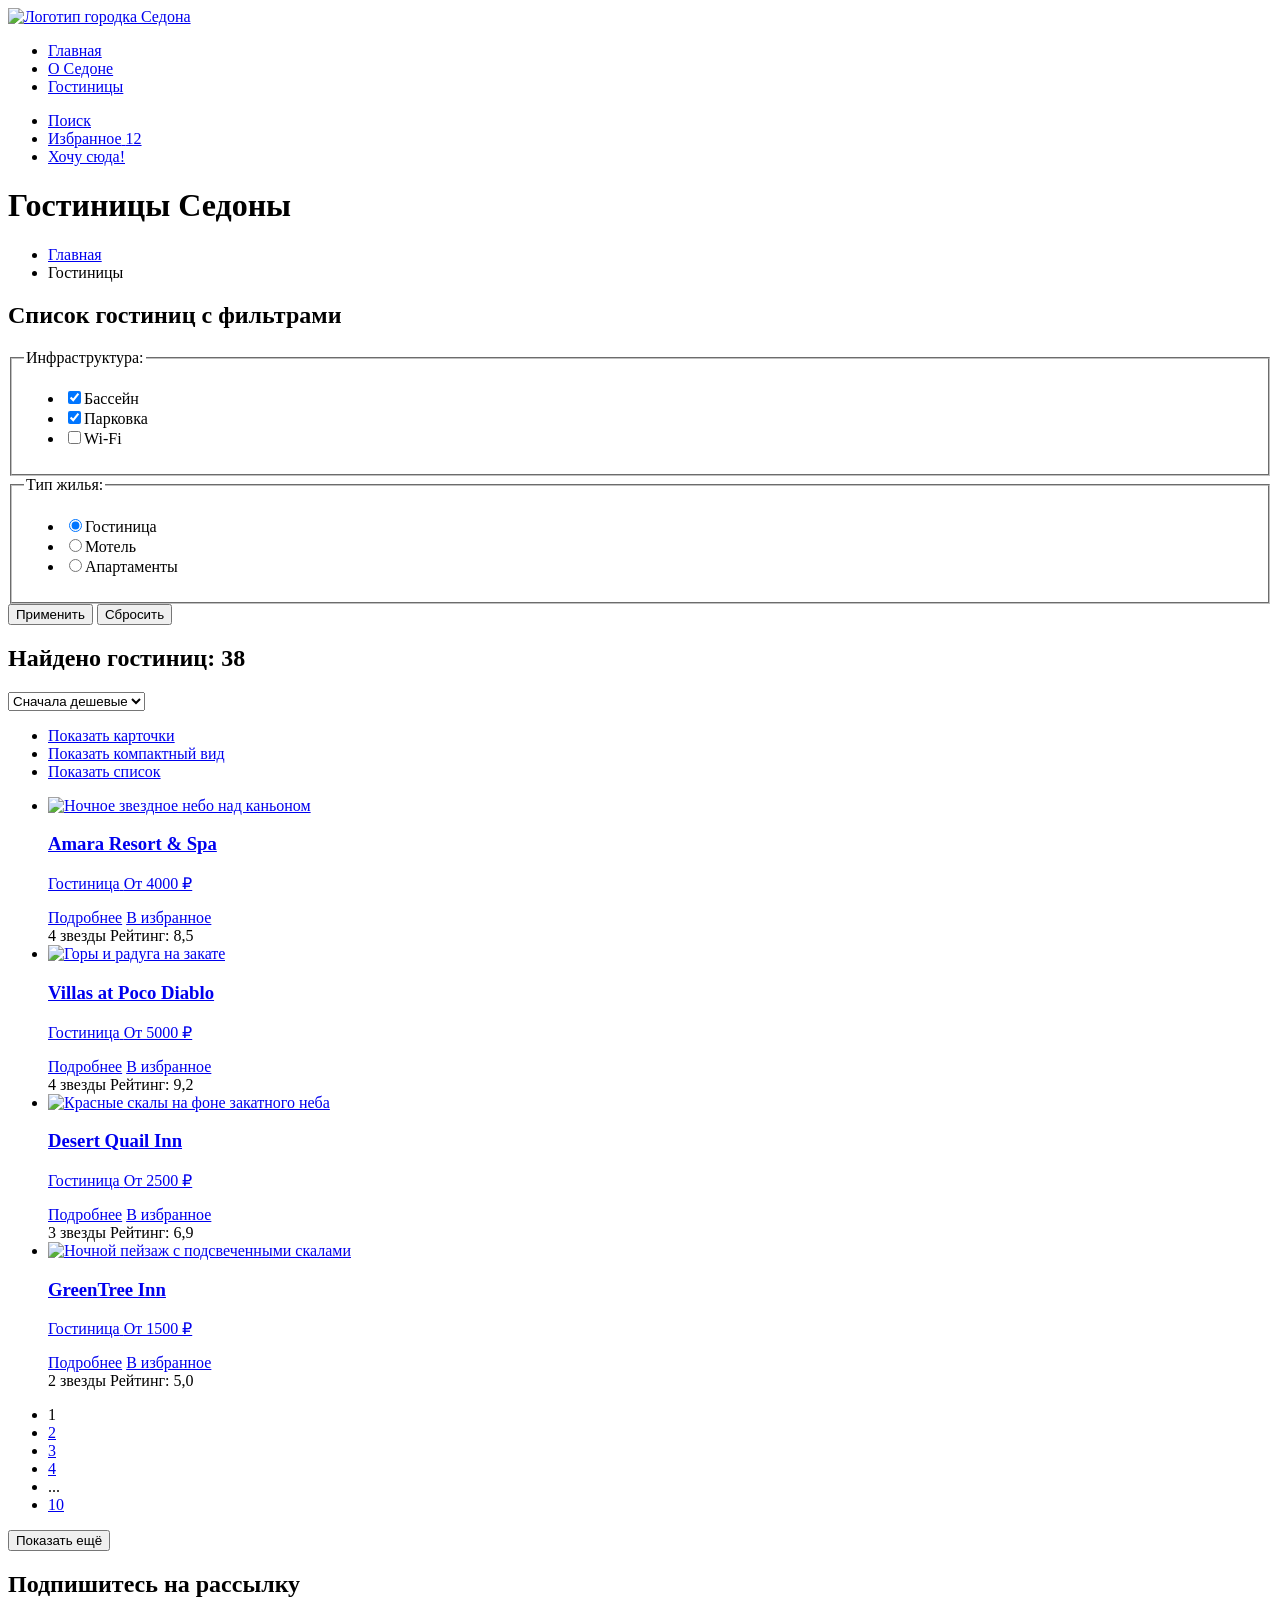
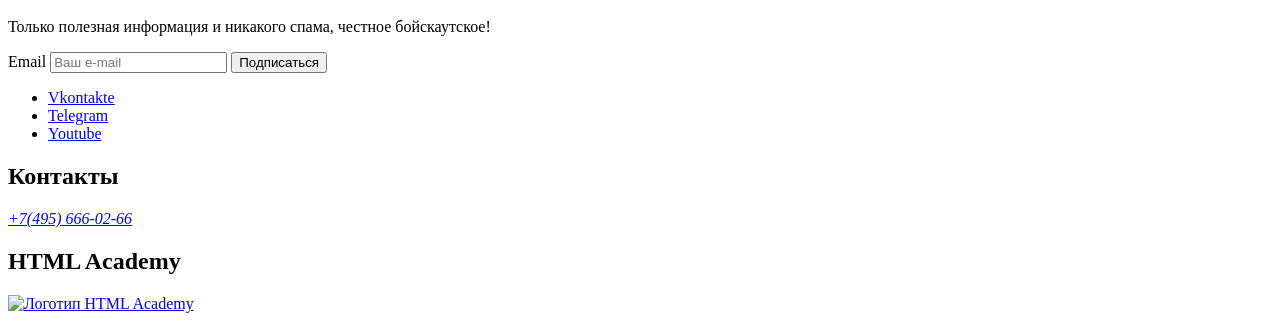
==== catalog.html @ cdc17922 "Добавляет разметку страниц" ====
<!doctype html>
<html lang="ru">

  <head>
    <meta charset="UTF-8" />
    <title>Каталог</title>
  </head>

  <body>
    <header class="page-header">
      <a class="page-header-logo" href="index.html">
        <img src="logo.svg" alt="Логотип городка Седона" />
      </a>
      <nav class="navigation">
        <ul class="navigation-list">
          <li class="navigation-item">
            <a class="navigation-link" href="index.html">Главная</a>
          </li>
          <li class="navigation-item">
            <a class="navigation-link" href="#">О Седоне</a>
          </li>
          <li class="navigation-item">
            <a class="navigation-link navigation-link-current" href="catalog.html">Гостиницы</a>
          </li>
        </ul>
        <ul class="navigation-user">
          <li class="navigation-item">
            <a class="navigation-link" href="#">
              <span class="visually-hidden">Поиск</span>
            </a>
          </li>
          <li class="navigation-item">
            <a class="navigation-link" href="#">
              <span class="visually-hidden">Избранное</span>
              <span class="favorites">12</span>
            </a>
          </li>
          <li class="navigation-item">
            <a class="navigation-link" href="#">
              <span class="visually-hidden">Хочу сюда!</span>
            </a>
          </li>
        </ul>
      </nav>
    </header>
    <main class="main-content">
      <header class="content-header">
        <h1 class="content-header-title">Гостиницы Седоны</h1>
        <ul class="breadcrumbs">
          <li class="breadcrumbs-item">
            <a class="visually-hidden" href="index.html">Главная</a>
          </li>
          <li class="breadcrumbs-item">
            <a class="breadcrumbs-link">Гостиницы</a>
          </li>
        </ul>
      </header>
      <section class="catalog-products">
        <h2 class="visually-hidden">Список гостиниц с фильтрами</h2>
        <form class="catalog-filter" action="https://echo.htmlacademy.ru/" method="get">
          <fieldset class="catalog-filter-group">
            <legend class="catalog-filter-title">Инфраструктура:</legend>
            <ul class="catalog-filter-list">
              <li class="catalog-filter-item">
                <label class="control">
                  <input class="control-input" type="checkbox" name="pool" checked />Бассейн
                </label>
              </li>
              <li>
                <label class="control">
                  <input class="control-input" type="checkbox" name="parking-space" checked />Парковка
                </label>
              </li>
              <li>
                <label class="control">
                  <input class="control-input" type="checkbox" name="wi-fi" />Wi-Fi
                </label>
              </li>
            </ul>
          </fieldset>
          <fieldset class="catalog-filter-group">
            <legend class="catalog-filter-title">Тип жилья:</legend>
            <ul class="catalog-filter-list">
              <li class="catalog-filter-item">
                <label class="control">
                  <input class="control-input" type="radio" name="accommodation_type" value="hotel" checked />Гостиница
                </label>
              </li>
              <li class="catalog-filter-item">
                <label class="control">
                  <input class="control-input" type="radio" name="accommodation_type" value="motel" />Мотель
                </label>
              </li>
              <li class="catalog-filter-item">
                <label class="control">
                  <input class="control-input" type="radio" name="accommodation_type" value="apartments" />Апартаменты
                </label>
              </li>
            </ul>
          </fieldset>
          <button type="submit">Применить</button>
          <button type="reset">Сбросить</button>
        </form>
        <section class="hotels-catalog">
          <h2>Найдено гостиниц: 38</h2>
          <select class="select-control" aria-label="Сортировка">
            <option value="cheap">Сначала дешевые</option>
          </select>
          <ul class="view-toggle">
            <li>
              <a href="catalog.html?view=card" aria-current="page">
                <span class="visually-hidden">Показать карточки</span>
              </a>
            </li>
            <li>
              <a href="catalog.html?view=list">
                <span class="visually-hidden">Показать компактный вид</span>
              </a>
            </li>
            <li>
              <a href="catalog.html?view=tile">
                <span class="visually-hidden">Показать список</span>
              </a>
            </li>
          </ul>
          <ul>
            <li class="product-card">
              <a class="product-card-link" href="#">
                <img class="product-card-image" src="images/Amara-Resort-and-Spa.jpg"
                  alt="Ночное звездное  небо над каньоном" />
                <h3 class="product-card-title">Amara Resort & Spa</h3>
                <p class="hotel-card-info">
                  <span class="hotel-card-type">Гостиница</span>
                  <span class="hotel-card-price">От 4000 ₽</span>
                </p>
              </a>
              <div class="product-card-actions">
                <a class="product-card-button button" href="#">Подробнее</a>
                <a class="product-card-button button" href="#">В избранное</a>
              </div>
              <div class="product-card-rating">
                <span class="visually-hidden">4 звезды</span>
                <span class="rating-value">Рейтинг: 8,5</span>
              </div>
            </li>
            <li class="product-card">
              <a class="product-card-link" href="#">
                <img class="product-card-image" src="images/Villas-at-Poco-Diablo.jpg" alt="Горы и радуга на закате" />
                <h3 class="product-card-title">Villas at Poco Diablo</h3>
                <p class="hotel-card-info">
                  <span class="hotel-card-type">Гостиница</span>
                  <span class="hotel-card-price">От 5000 ₽</span>
                </p>
              </a>
              <div class="product-card-actions">
                <a class="product-card-button button" href="#">Подробнее</a>
                <a class="product-card-button button" href="#">В избранное</a>
              </div>
              <div class="product-card-rating">
                <span class="visually-hidden">4 звезды</span>
                <span class="rating-value">Рейтинг: 9,2</span>
              </div>
            </li>
            <li class="product-card">
              <a class="product-card-link" href="#">
                <img class="product-card-image" src="images/Desert-Quail-Inn.jpg"
                  alt="Красные скалы на фоне закатного неба" />
                <h3 class="product-card-title">Desert Quail Inn</h3>
                <p class="hotel-card-info">
                  <span class="hotel-card-type">Гостиница</span>
                  <span class="hotel-card-price">От 2500 ₽</span>
                </p>
              </a>
              <div class="product-card-actions">
                <a class="product-card-button button" href="#">Подробнее</a>
                <a class="product-card-button button" href="#">В избранное</a>
              </div>
              <div class="product-card-rating">
                <span class="visually-hidden">3 звезды</span>
                <span class="rating-value">Рейтинг: 6,9</span>
              </div>
            </li>
            <li class="product-card">
              <a class="product-card-link" href="#">
                <img class="product-card-image" src="images/GreenTree-Inn.jpg"
                  alt="Ночной пейзаж с подсвеченными скалами" />
                <h3 class="product-card-title">GreenTree Inn</h3>
                <p class="hotel-card-info">
                  <span class="hotel-card-type">Гостиница</span>
                  <span class="hotel-card-price">От 1500 ₽</span>
                </p>
              </a>
              <div class="product-card-actions">
                <a class="product-card-button button" href="#">Подробнее</a>
                <a class="product-card-button button" href="#">В избранное</a>
              </div>
              <div class="product-card-rating">
                <span class="visually-hidden">2 звезды</span>
                <span class="rating-value">Рейтинг: 5,0</span>
              </div>
            </li>
          </ul>
        </section>
        <ul class="pagination">
          <li class="pagination-item">
            <a class="pagination-link pagination-current">1</a>
          </li>
          <li class="pagination-item">
            <a class="pagination-link" href="#">2</a>
          </li>
          <li class="pagination-item">
            <a class="pagination-link" href="#">3</a>
          </li>
          <li class="pagination-item">
            <a class="pagination-link" href="#">4</a>
          </li>
          <li class="pagination-item">...</li>
          <li class="pagination-item">
            <a class="pagination-link" href="#">10</a>
          </li>
        </ul>
        <button class="button pagination-show-more" type="button">
          Показать ещё
        </button>
      </section>
    </main>
    <footer class="page-footer">
      <section class="newsletter">
        <h2 class="page-footer-title">Подпишитесь на рассылку</h2>
        <p>
          Только полезная информация и никакого спама, честное бойскаутское!
        </p>
        <form class="newsletter-form" action="https://echo.htmlacademy.ru/" method="post">
          <label for="newsletter-email">Email</label>
          <input class="field" placeholder="Ваш e-mail" type="email" name="newsletter-email" id="newsletter-email"
            required />
          <button class="button newsletter-button" type="submit">
            Подписаться
          </button>
        </form>
      </section>
      <section class="footer-social">
        <ul class="footer-social-list">
          <li class="social-item">
            <a class="button" href="https://vk.com/htmlacademy">
              <span class="visually-hidden">Vkontakte</span>
            </a>
          </li>
          <li class="social-item">
            <a class="button" href="https://t.me/htmlacademy">
              <span class="visually-hidden">Telegram</span>
            </a>
          </li>
          <li class="social-item">
            <a class="button" href="https://www.youtube.com/user/htmlacademyru">
              <span class="visually-hidden">Youtube</span>
            </a>
          </li>
        </ul>
      </section>
      <section>
        <h2 class="visually-hidden">Контакты</h2>
        <address class="footer-contacts">
          <a class="contacts-phone" href="tel:84956660266">+7(495) 666-02-66</a>
        </address>
      </section>
      <section>
        <h2 class="visually-hidden">HTML Academy</h2>
        <a href="https://htmlacademy.ru/">
          <img class="footer-logo" src="images/logo-HTML-Academy.png" alt="Логотип HTML Academy" />
        </a>
      </section>
    </footer>
  </body>

</html>
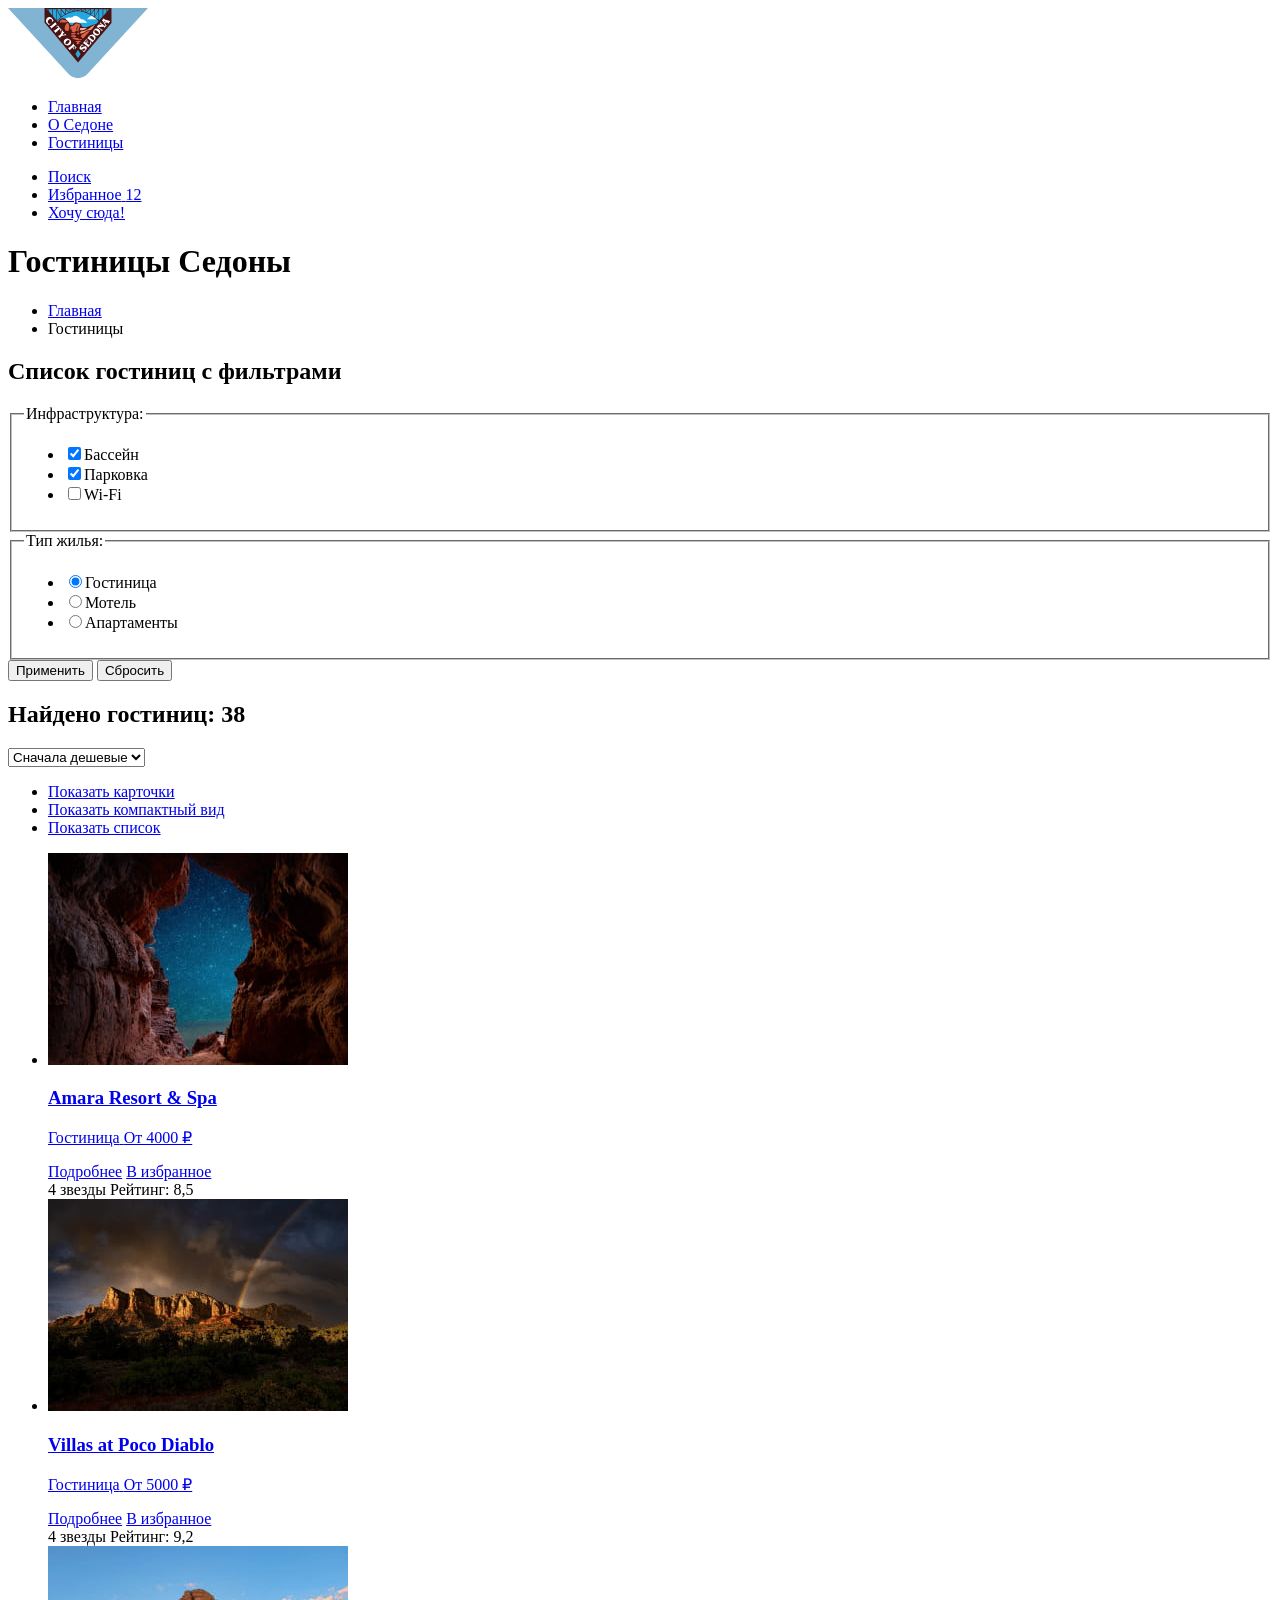
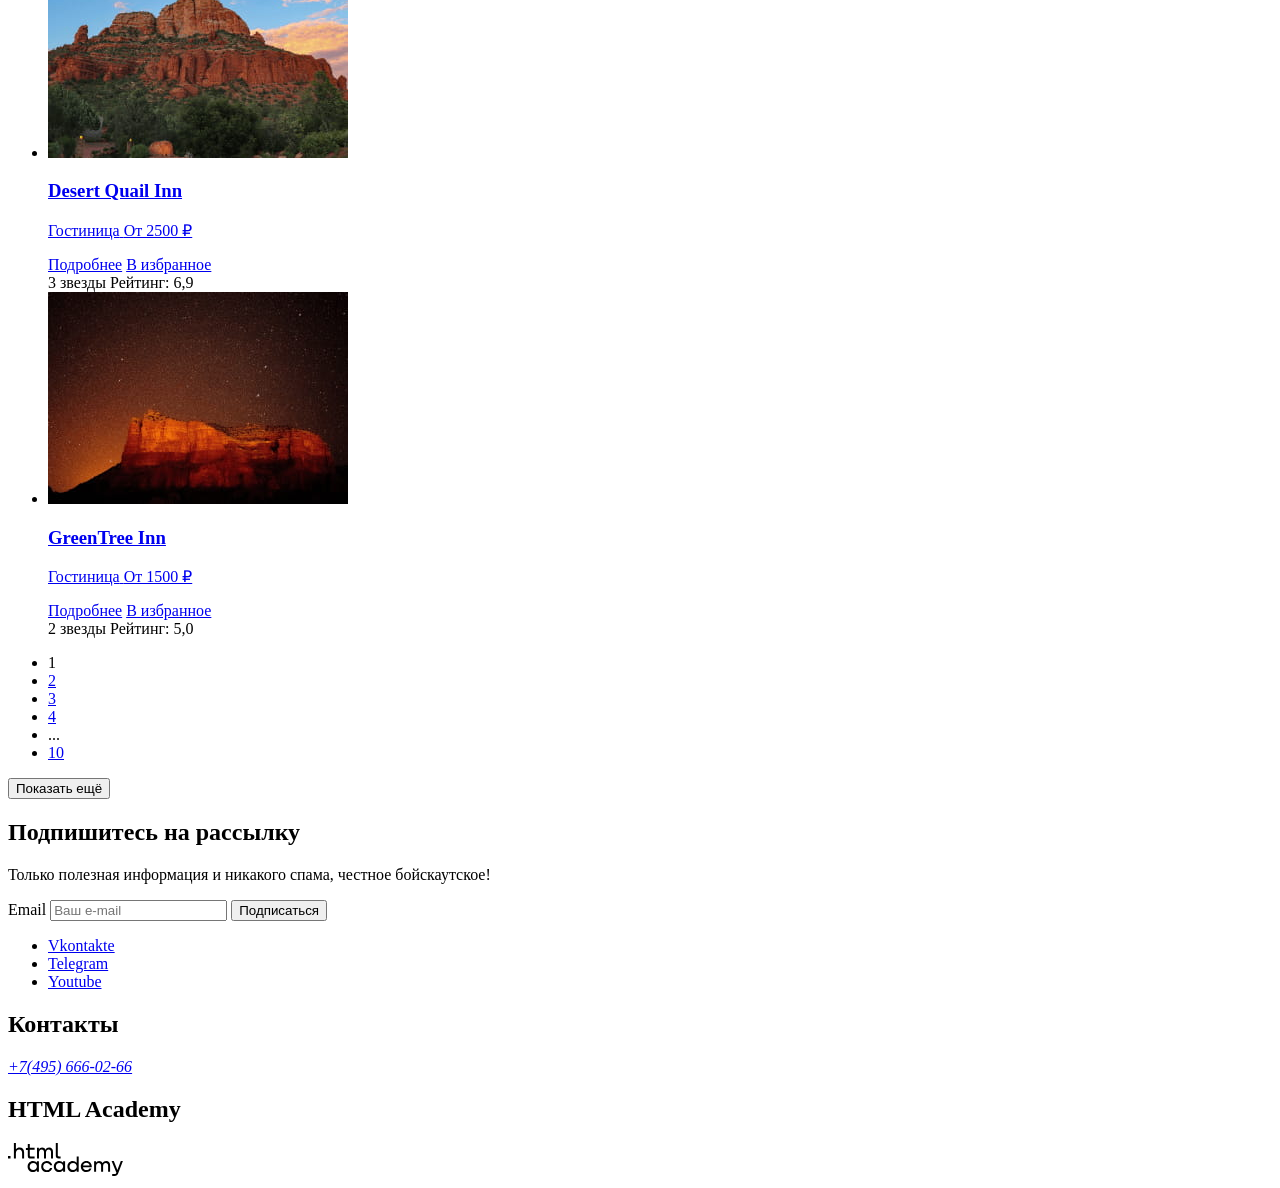
==== commit 44ce93dd: "Добавляет изображения" ====
--- a/catalog.html
+++ b/catalog.html
@@ -9,7 +9,7 @@
   <body>
     <header class="page-header">
       <a class="page-header-logo" href="index.html">
-        <img src="logo.svg" alt="Логотип городка Седона" />
+        <img src="images/logo/logo.svg" alt="Логотип городка Седона" />
       </a>
       <nav class="navigation">
         <ul class="navigation-list">
@@ -126,7 +126,7 @@
           <ul>
             <li class="product-card">
               <a class="product-card-link" href="#">
-                <img class="product-card-image" src="images/Amara-Resort-and-Spa.jpg"
+                <img class="product-card-image" src="images/catalog/hotel-1.jpg"
                   alt="Ночное звездное  небо над каньоном" />
                 <h3 class="product-card-title">Amara Resort & Spa</h3>
                 <p class="hotel-card-info">
@@ -145,7 +145,7 @@
             </li>
             <li class="product-card">
               <a class="product-card-link" href="#">
-                <img class="product-card-image" src="images/Villas-at-Poco-Diablo.jpg" alt="Горы и радуга на закате" />
+                <img class="product-card-image" src="images/catalog/hotel-2.jpg" alt="Горы и радуга на закате" />
                 <h3 class="product-card-title">Villas at Poco Diablo</h3>
                 <p class="hotel-card-info">
                   <span class="hotel-card-type">Гостиница</span>
@@ -163,7 +163,7 @@
             </li>
             <li class="product-card">
               <a class="product-card-link" href="#">
-                <img class="product-card-image" src="images/Desert-Quail-Inn.jpg"
+                <img class="product-card-image" src="images/catalog/hotel-3.jpg"
                   alt="Красные скалы на фоне закатного неба" />
                 <h3 class="product-card-title">Desert Quail Inn</h3>
                 <p class="hotel-card-info">
@@ -182,7 +182,7 @@
             </li>
             <li class="product-card">
               <a class="product-card-link" href="#">
-                <img class="product-card-image" src="images/GreenTree-Inn.jpg"
+                <img class="product-card-image" src="images/catalog/hotel-4.jpg"
                   alt="Ночной пейзаж с подсвеченными скалами" />
                 <h3 class="product-card-title">GreenTree Inn</h3>
                 <p class="hotel-card-info">
@@ -224,21 +224,19 @@
         </button>
       </section>
     </main>
+    <section class="newsletter">
+      <h2 class="page-footer-title">Подпишитесь на рассылку</h2>
+      <p>Только полезная информация и никакого спама, честное бойскаутское!</p>
+      <form class="newsletter-form" action="https://echo.htmlacademy.ru/" method="post">
+        <label for="newsletter-email">Email</label>
+        <input class="field" placeholder="Ваш e-mail" type="email" name="newsletter-email" id="newsletter-email"
+          required />
+        <button class="button newsletter-button" type="submit">
+          Подписаться
+        </button>
+      </form>
+    </section>
     <footer class="page-footer">
-      <section class="newsletter">
-        <h2 class="page-footer-title">Подпишитесь на рассылку</h2>
-        <p>
-          Только полезная информация и никакого спама, честное бойскаутское!
-        </p>
-        <form class="newsletter-form" action="https://echo.htmlacademy.ru/" method="post">
-          <label for="newsletter-email">Email</label>
-          <input class="field" placeholder="Ваш e-mail" type="email" name="newsletter-email" id="newsletter-email"
-            required />
-          <button class="button newsletter-button" type="submit">
-            Подписаться
-          </button>
-        </form>
-      </section>
       <section class="footer-social">
         <ul class="footer-social-list">
           <li class="social-item">
@@ -267,7 +265,7 @@
       <section>
         <h2 class="visually-hidden">HTML Academy</h2>
         <a href="https://htmlacademy.ru/">
-          <img class="footer-logo" src="images/logo-HTML-Academy.png" alt="Логотип HTML Academy" />
+          <img class="footer-logo" src="images/logo/logo-HTML Academy.svg" alt="Логотип HTML Academy" />
         </a>
       </section>
     </footer>
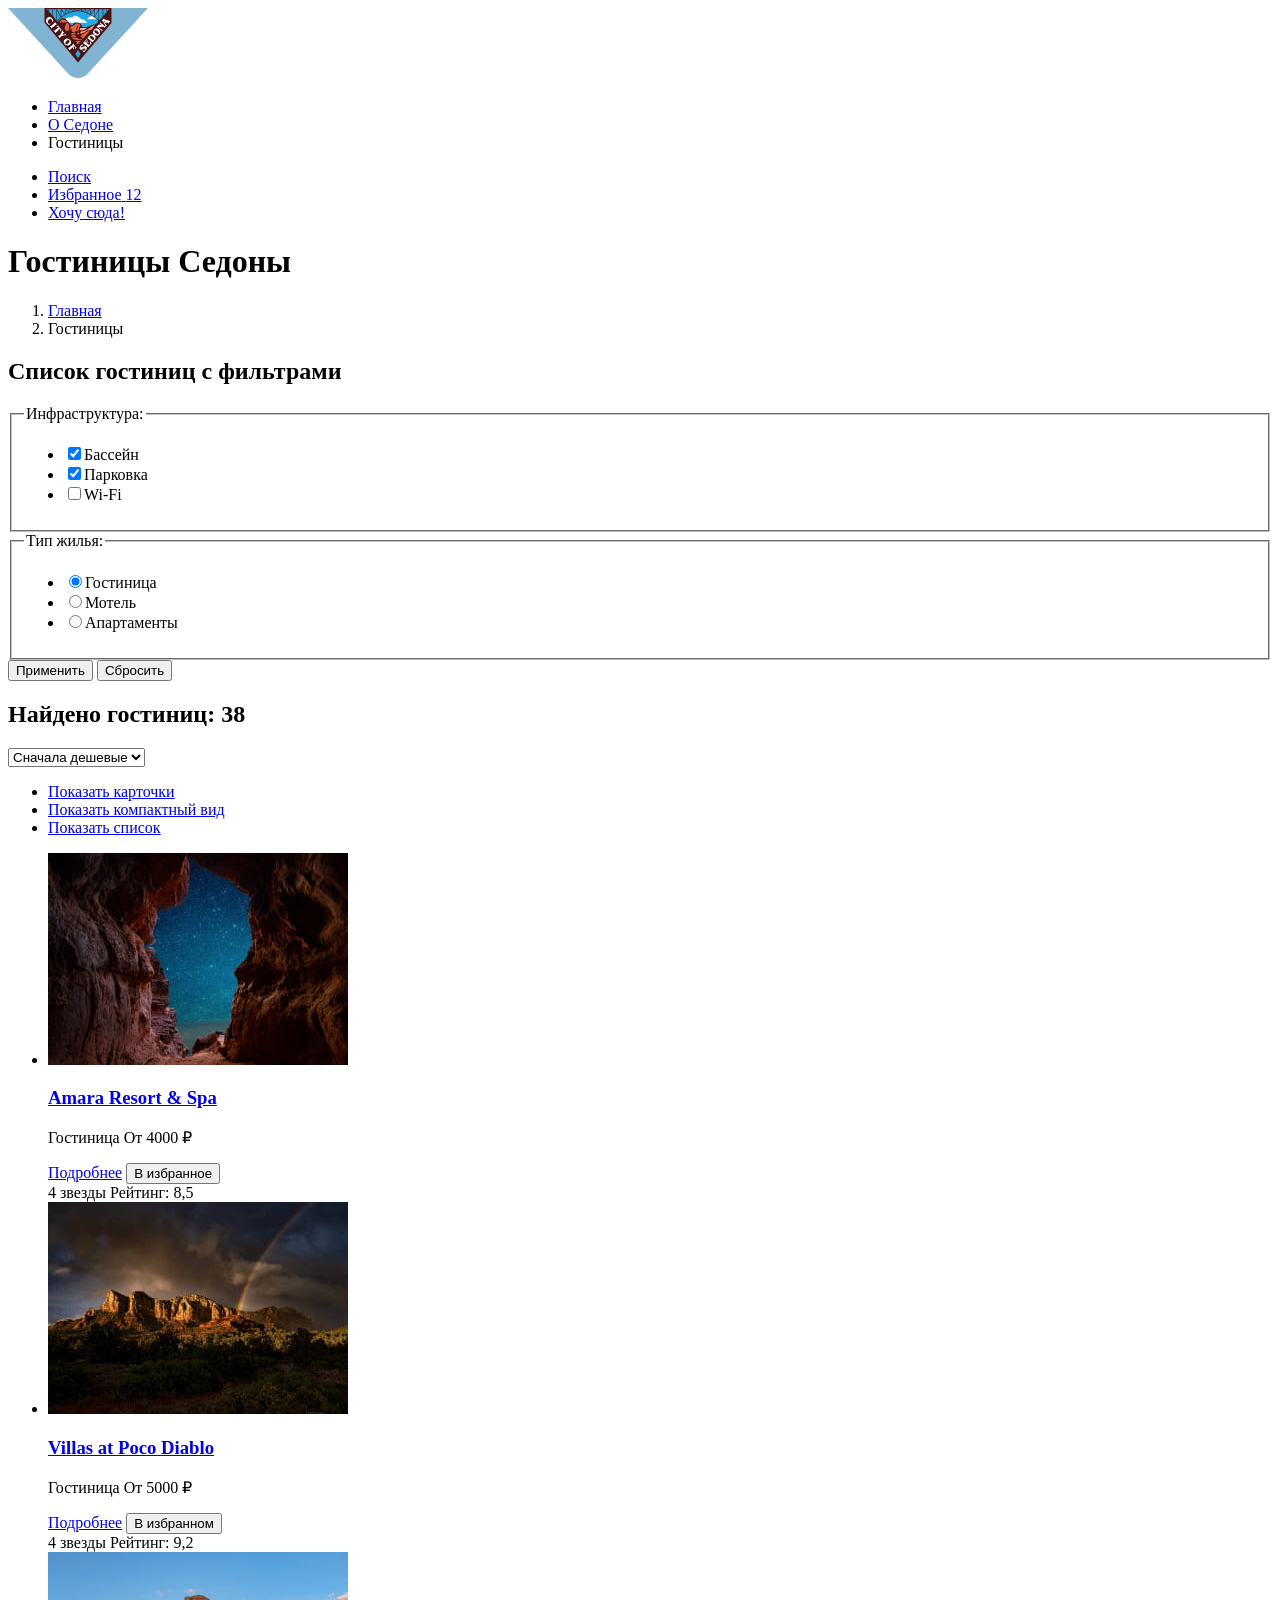
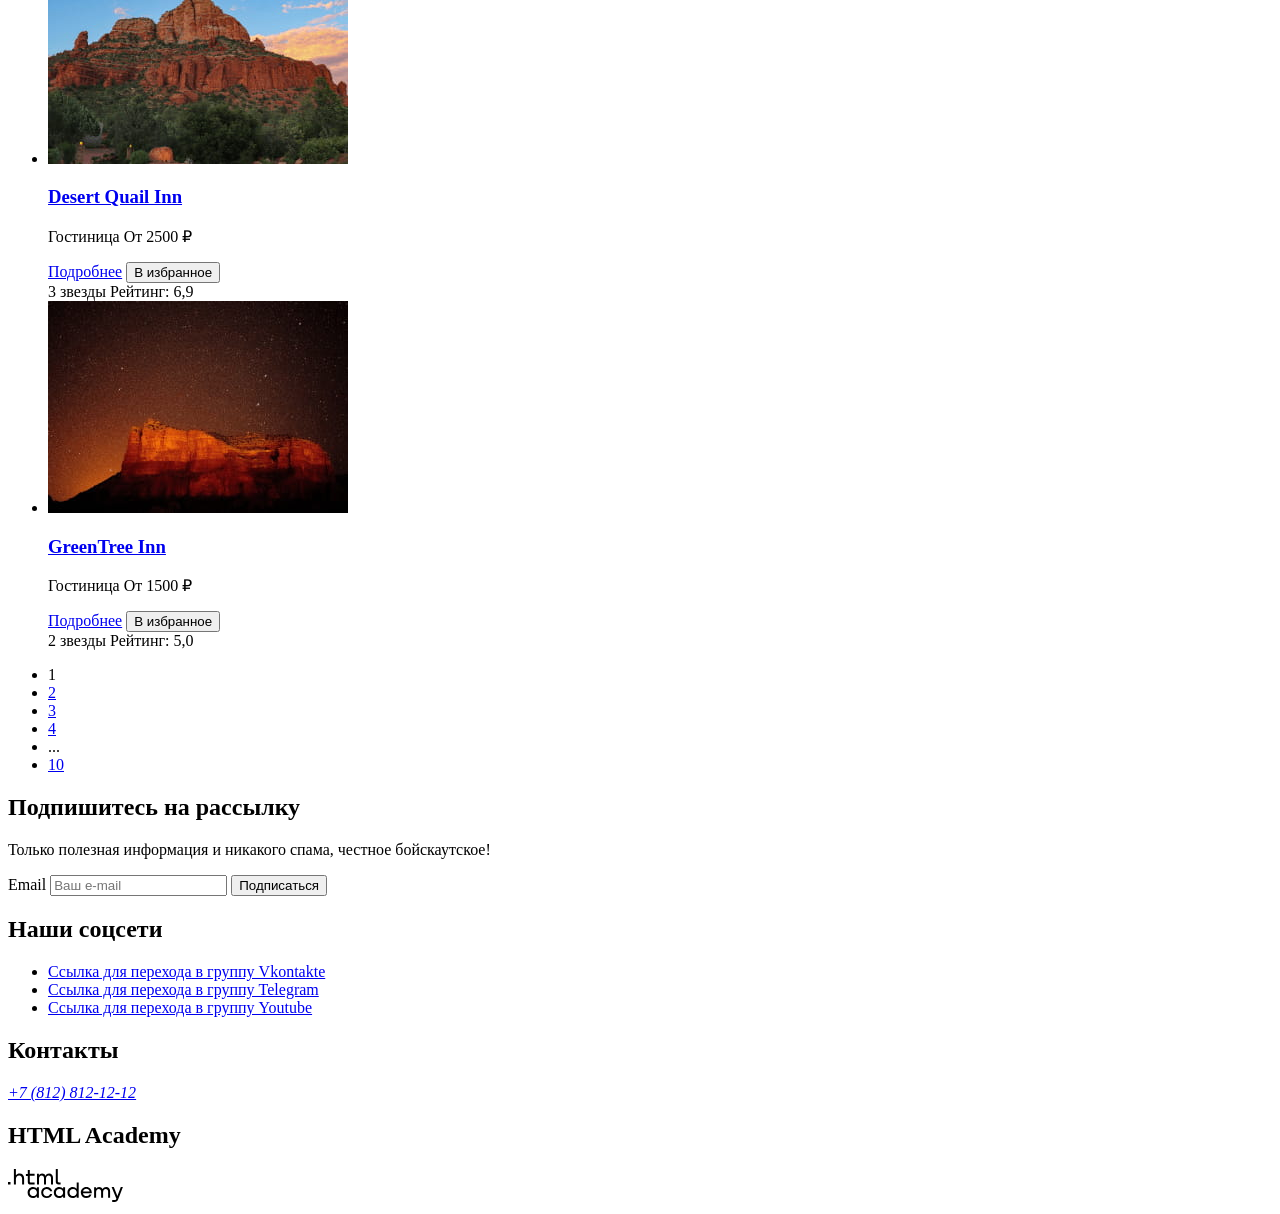
==== commit dd8ba746: "Исправляет разметку и расположение изображений" ====
--- a/catalog.html
+++ b/catalog.html
@@ -2,14 +2,15 @@
 <html lang="ru">
 
   <head>
-    <meta charset="UTF-8" />
+    <meta charset="utf-8">
     <title>Каталог</title>
   </head>
 
   <body>
+
     <header class="page-header">
       <a class="page-header-logo" href="index.html">
-        <img src="images/logo/logo.svg" alt="Логотип городка Седона" />
+        <img src="images/logo/logo.svg" width="140" height="70" alt="Логотип городка Седона">
       </a>
       <nav class="navigation">
         <ul class="navigation-list">
@@ -20,41 +21,43 @@
             <a class="navigation-link" href="#">О Седоне</a>
           </li>
           <li class="navigation-item">
-            <a class="navigation-link navigation-link-current" href="catalog.html">Гостиницы</a>
+            <a class="navigation-link navigation-link-current">Гостиницы</a>
           </li>
         </ul>
         <ul class="navigation-user">
-          <li class="navigation-item">
-            <a class="navigation-link" href="#">
+          <li class="navigation-user-item">
+            <a class="navigation-user-link" href="#">
               <span class="visually-hidden">Поиск</span>
             </a>
           </li>
-          <li class="navigation-item">
-            <a class="navigation-link" href="#">
+          <li class="navigation-user-item">
+            <a class="navigation-user-link" href="#">
               <span class="visually-hidden">Избранное</span>
-              <span class="favorites">12</span>
-            </a>
-          </li>
-          <li class="navigation-item">
-            <a class="navigation-link" href="#">
-              <span class="visually-hidden">Хочу сюда!</span>
-            </a>
+              <span class="navigation-user-counter">12</span>
+            </a>
+          </li>
+          <li class="navigation-user-item">
+            <a class="navigation-user-link navigation-user-button" href="#">Хочу сюда!</a>
           </li>
         </ul>
       </nav>
     </header>
-    <main class="main-content">
+
+    <main class="page-main">
       <header class="content-header">
         <h1 class="content-header-title">Гостиницы Седоны</h1>
-        <ul class="breadcrumbs">
+        <ol class="breadcrumbs">
           <li class="breadcrumbs-item">
-            <a class="visually-hidden" href="index.html">Главная</a>
+            <a class="breadcrumbs-link breadcrumbs-link-home" href="index.html">
+              <span class="visually-hidden">Главная</span>
+            </a>
           </li>
           <li class="breadcrumbs-item">
             <a class="breadcrumbs-link">Гостиницы</a>
           </li>
-        </ul>
+        </ol>
       </header>
+
       <section class="catalog-products">
         <h2 class="visually-hidden">Список гостиниц с фильтрами</h2>
         <form class="catalog-filter" action="https://echo.htmlacademy.ru/" method="get">
@@ -63,49 +66,53 @@
             <ul class="catalog-filter-list">
               <li class="catalog-filter-item">
                 <label class="control">
-                  <input class="control-input" type="checkbox" name="pool" checked />Бассейн
-                </label>
-              </li>
-              <li>
-                <label class="control">
-                  <input class="control-input" type="checkbox" name="parking-space" checked />Парковка
-                </label>
-              </li>
-              <li>
-                <label class="control">
-                  <input class="control-input" type="checkbox" name="wi-fi" />Wi-Fi
+                  <input class="control-input" type="checkbox" name="pool" checked>Бассейн
+                </label>
+              </li>
+              <li class="catalog-filter-item">
+                <label class="control">
+                  <input class="control-input" type="checkbox" name="parking-space" checked>Парковка
+                </label>
+              </li>
+              <li class="catalog-filter-item">
+                <label class="control">
+                  <input class="control-input" type="checkbox" name="wi-fi">Wi-Fi
                 </label>
               </li>
             </ul>
           </fieldset>
+
           <fieldset class="catalog-filter-group">
             <legend class="catalog-filter-title">Тип жилья:</legend>
             <ul class="catalog-filter-list">
               <li class="catalog-filter-item">
                 <label class="control">
-                  <input class="control-input" type="radio" name="accommodation_type" value="hotel" checked />Гостиница
-                </label>
-              </li>
-              <li class="catalog-filter-item">
-                <label class="control">
-                  <input class="control-input" type="radio" name="accommodation_type" value="motel" />Мотель
-                </label>
-              </li>
-              <li class="catalog-filter-item">
-                <label class="control">
-                  <input class="control-input" type="radio" name="accommodation_type" value="apartments" />Апартаменты
+                  <input class="control-input" type="radio" name="accommodation-type" value="hotel" checked>Гостиница
+                </label>
+              </li>
+              <li class="catalog-filter-item">
+                <label class="control">
+                  <input class="control-input" type="radio" name="accommodation-type" value="motel">Мотель
+                </label>
+              </li>
+              <li class="catalog-filter-item">
+                <label class="control">
+                  <input class="control-input" type="radio" name="accommodation-type" value="apartments">Апартаменты
                 </label>
               </li>
             </ul>
           </fieldset>
+
           <button type="submit">Применить</button>
           <button type="reset">Сбросить</button>
         </form>
+
         <section class="hotels-catalog">
           <h2>Найдено гостиниц: 38</h2>
           <select class="select-control" aria-label="Сортировка">
             <option value="cheap">Сначала дешевые</option>
           </select>
+
           <ul class="view-toggle">
             <li>
               <a href="catalog.html?view=card" aria-current="page">
@@ -123,76 +130,81 @@
               </a>
             </li>
           </ul>
+
           <ul>
             <li class="product-card">
               <a class="product-card-link" href="#">
-                <img class="product-card-image" src="images/catalog/hotel-1.jpg"
-                  alt="Ночное звездное  небо над каньоном" />
+                <img class="product-card-image" src="images/hotels/hotel-1.jpg" width="300" height="212"
+                  alt="Ночное звездное небо над каньоном">
                 <h3 class="product-card-title">Amara Resort & Spa</h3>
-                <p class="hotel-card-info">
-                  <span class="hotel-card-type">Гостиница</span>
-                  <span class="hotel-card-price">От 4000 ₽</span>
-                </p>
-              </a>
-              <div class="product-card-actions">
-                <a class="product-card-button button" href="#">Подробнее</a>
-                <a class="product-card-button button" href="#">В избранное</a>
+              </a>
+              <p class="hotel-card-info">
+                <span class="hotel-card-type">Гостиница</span>
+                <span class="hotel-card-price">От 4000 ₽</span>
+              </p>
+              <div class="product-card-actions">
+                <a class="product-card-button button" href="#">Подробнее</a>
+                <button class="product-card-favorite-button button" type="button">В избранное</button>
               </div>
               <div class="product-card-rating">
                 <span class="visually-hidden">4 звезды</span>
                 <span class="rating-value">Рейтинг: 8,5</span>
               </div>
             </li>
-            <li class="product-card">
-              <a class="product-card-link" href="#">
-                <img class="product-card-image" src="images/catalog/hotel-2.jpg" alt="Горы и радуга на закате" />
+
+            <li class="product-card">
+              <a class="product-card-link" href="#">
+                <img class="product-card-image" src="images/hotels/hotel-2.jpg" width="300" height="212"
+                  alt="Горы и радуга на закате">
                 <h3 class="product-card-title">Villas at Poco Diablo</h3>
-                <p class="hotel-card-info">
-                  <span class="hotel-card-type">Гостиница</span>
-                  <span class="hotel-card-price">От 5000 ₽</span>
-                </p>
-              </a>
-              <div class="product-card-actions">
-                <a class="product-card-button button" href="#">Подробнее</a>
-                <a class="product-card-button button" href="#">В избранное</a>
+              </a>
+              <p class="hotel-card-info">
+                <span class="hotel-card-type">Гостиница</span>
+                <span class="hotel-card-price">От 5000 ₽</span>
+              </p>
+              <div class="product-card-actions">
+                <a class="product-card-button button" href="#">Подробнее</a>
+                <button class="product-card-favorite-button button" type="button">В избранном</button>
               </div>
               <div class="product-card-rating">
                 <span class="visually-hidden">4 звезды</span>
                 <span class="rating-value">Рейтинг: 9,2</span>
               </div>
             </li>
-            <li class="product-card">
-              <a class="product-card-link" href="#">
-                <img class="product-card-image" src="images/catalog/hotel-3.jpg"
-                  alt="Красные скалы на фоне закатного неба" />
+
+            <li class="product-card">
+              <a class="product-card-link" href="#">
+                <img class="product-card-image" src="images/hotels/hotel-3.jpg" width="300" height="212"
+                  alt="Красные скалы на фоне закатного неба">
                 <h3 class="product-card-title">Desert Quail Inn</h3>
-                <p class="hotel-card-info">
-                  <span class="hotel-card-type">Гостиница</span>
-                  <span class="hotel-card-price">От 2500 ₽</span>
-                </p>
-              </a>
-              <div class="product-card-actions">
-                <a class="product-card-button button" href="#">Подробнее</a>
-                <a class="product-card-button button" href="#">В избранное</a>
+              </a>
+              <p class="hotel-card-info">
+                <span class="hotel-card-type">Гостиница</span>
+                <span class="hotel-card-price">От 2500 ₽</span>
+              </p>
+              <div class="product-card-actions">
+                <a class="product-card-button button" href="#">Подробнее</a>
+                <button class="product-card-favorite-button button" type="button">В избранное</button>
               </div>
               <div class="product-card-rating">
                 <span class="visually-hidden">3 звезды</span>
                 <span class="rating-value">Рейтинг: 6,9</span>
               </div>
             </li>
-            <li class="product-card">
-              <a class="product-card-link" href="#">
-                <img class="product-card-image" src="images/catalog/hotel-4.jpg"
-                  alt="Ночной пейзаж с подсвеченными скалами" />
+
+            <li class="product-card">
+              <a class="product-card-link" href="#">
+                <img class="product-card-image" src="images/hotels/hotel-4.jpg" width="300" height="212"
+                  alt="Ночной пейзаж с подсвеченными скалами">
                 <h3 class="product-card-title">GreenTree Inn</h3>
-                <p class="hotel-card-info">
-                  <span class="hotel-card-type">Гостиница</span>
-                  <span class="hotel-card-price">От 1500 ₽</span>
-                </p>
-              </a>
-              <div class="product-card-actions">
-                <a class="product-card-button button" href="#">Подробнее</a>
-                <a class="product-card-button button" href="#">В избранное</a>
+              </a>
+              <p class="hotel-card-info">
+                <span class="hotel-card-type">Гостиница</span>
+                <span class="hotel-card-price">От 1500 ₽</span>
+              </p>
+              <div class="product-card-actions">
+                <a class="product-card-button button" href="#">Подробнее</a>
+                <button class="product-card-favorite-button button" type="button">В избранное</button>
               </div>
               <div class="product-card-rating">
                 <span class="visually-hidden">2 звезды</span>
@@ -201,9 +213,10 @@
             </li>
           </ul>
         </section>
+
         <ul class="pagination">
           <li class="pagination-item">
-            <a class="pagination-link pagination-current">1</a>
+            <span class="pagination-link pagination-current">1</span>
           </li>
           <li class="pagination-item">
             <a class="pagination-link" href="#">2</a>
@@ -214,61 +227,66 @@
           <li class="pagination-item">
             <a class="pagination-link" href="#">4</a>
           </li>
-          <li class="pagination-item">...</li>
+          <li class="pagination-item">
+            <span class="pagination-dots">...</span>
+          </li>
           <li class="pagination-item">
             <a class="pagination-link" href="#">10</a>
           </li>
         </ul>
-        <button class="button pagination-show-more" type="button">
-          Показать ещё
-        </button>
       </section>
     </main>
-    <section class="newsletter">
-      <h2 class="page-footer-title">Подпишитесь на рассылку</h2>
-      <p>Только полезная информация и никакого спама, честное бойскаутское!</p>
-      <form class="newsletter-form" action="https://echo.htmlacademy.ru/" method="post">
-        <label for="newsletter-email">Email</label>
-        <input class="field" placeholder="Ваш e-mail" type="email" name="newsletter-email" id="newsletter-email"
-          required />
-        <button class="button newsletter-button" type="submit">
-          Подписаться
-        </button>
-      </form>
-    </section>
+
     <footer class="page-footer">
+      <section class="newsletter-with-background">
+        <h2 class="page-footer-title">Подпишитесь на рассылку</h2>
+        <p>Только полезная информация и никакого спама, честное бойскаутское!</p>
+        <form class="newsletter-form" action="https://echo.htmlacademy.ru/" method="post">
+          <label class="visually-hidden" for="newsletter-email">Email</label>
+          <input class="field" placeholder="Ваш e-mail" type="email" name="newsletter-email" id="newsletter-email"
+            required>
+          <button class="newsletter-button" type="submit">
+            Подписаться
+          </button>
+        </form>
+      </section>
+
       <section class="footer-social">
+        <h2 class="visually-hidden">Наши соцсети</h2>
         <ul class="footer-social-list">
-          <li class="social-item">
-            <a class="button" href="https://vk.com/htmlacademy">
-              <span class="visually-hidden">Vkontakte</span>
-            </a>
-          </li>
-          <li class="social-item">
-            <a class="button" href="https://t.me/htmlacademy">
-              <span class="visually-hidden">Telegram</span>
-            </a>
-          </li>
-          <li class="social-item">
-            <a class="button" href="https://www.youtube.com/user/htmlacademyru">
-              <span class="visually-hidden">Youtube</span>
-            </a>
-          </li>
-        </ul>
-      </section>
+          <li class="footer-social-item">
+            <a class="footer-social-button" href="https://vk.com/htmlacademy">
+              <span class="visually-hidden">Ссылка для перехода в группу Vkontakte</span>
+            </a>
+          </li>
+          <li class="footer-social-item">
+            <a class="footer-social-button" href="https://t.me/htmlacademy">
+              <span class="visually-hidden">Ссылка для перехода в группу Telegram</span>
+            </a>
+          </li>
+          <li class="footer-social-item">
+            <a class="footer-social-button" href="https://www.youtube.com/user/htmlacademyru">
+              <span class="visually-hidden">Ссылка для перехода в группу Youtube</span>
+            </a>
+          </li>
+        </ul>
+      </section>
+
       <section>
         <h2 class="visually-hidden">Контакты</h2>
         <address class="footer-contacts">
-          <a class="contacts-phone" href="tel:84956660266">+7(495) 666-02-66</a>
+          <a class="contacts-phone" href="tel:+78128121212">+7 (812) 812-12-12</a>
         </address>
       </section>
+
       <section>
         <h2 class="visually-hidden">HTML Academy</h2>
-        <a href="https://htmlacademy.ru/">
-          <img class="footer-logo" src="images/logo/logo-HTML Academy.svg" alt="Логотип HTML Academy" />
+        <a href="https://htmlacademy.ru/intensive/htmlcss">
+          <img class="footer-logo" src="images/logo/html-academy.svg" width="115" height="33" alt="HTML Academy">
         </a>
       </section>
     </footer>
+
   </body>
 
 </html>
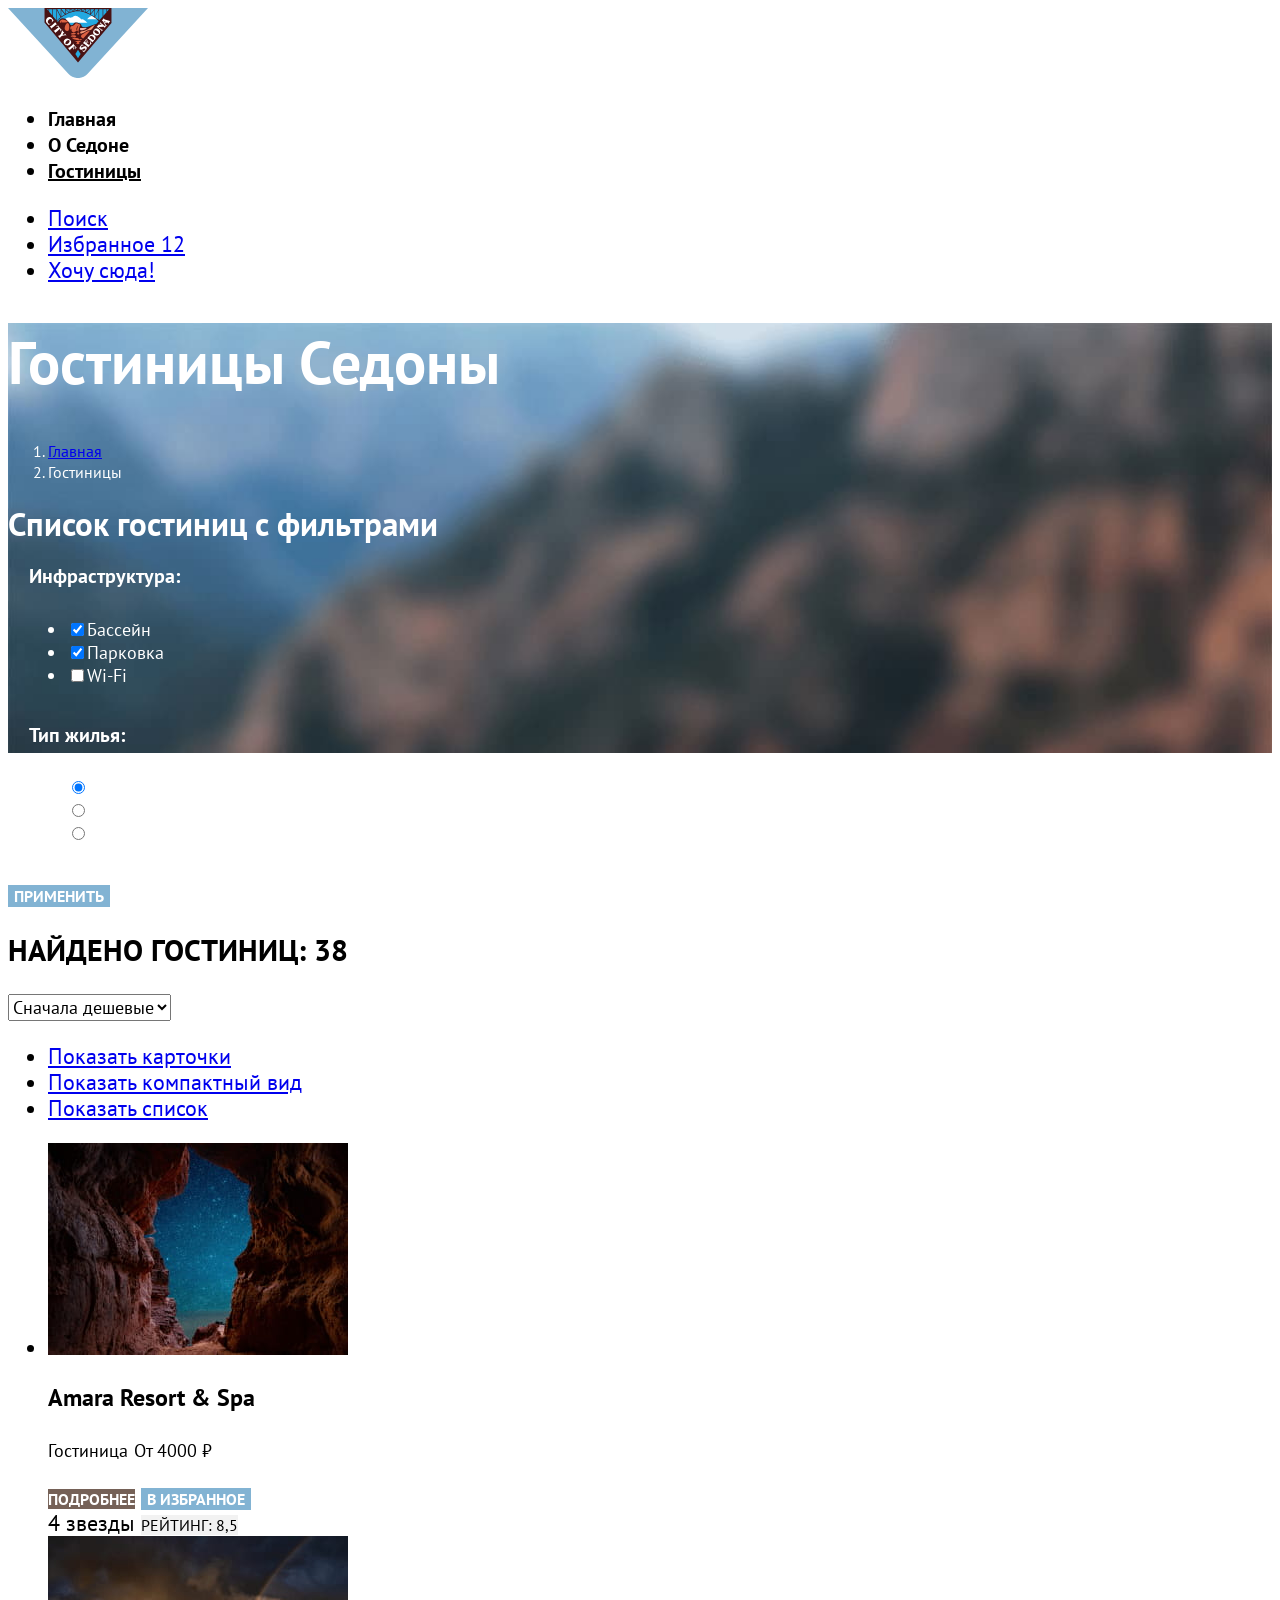
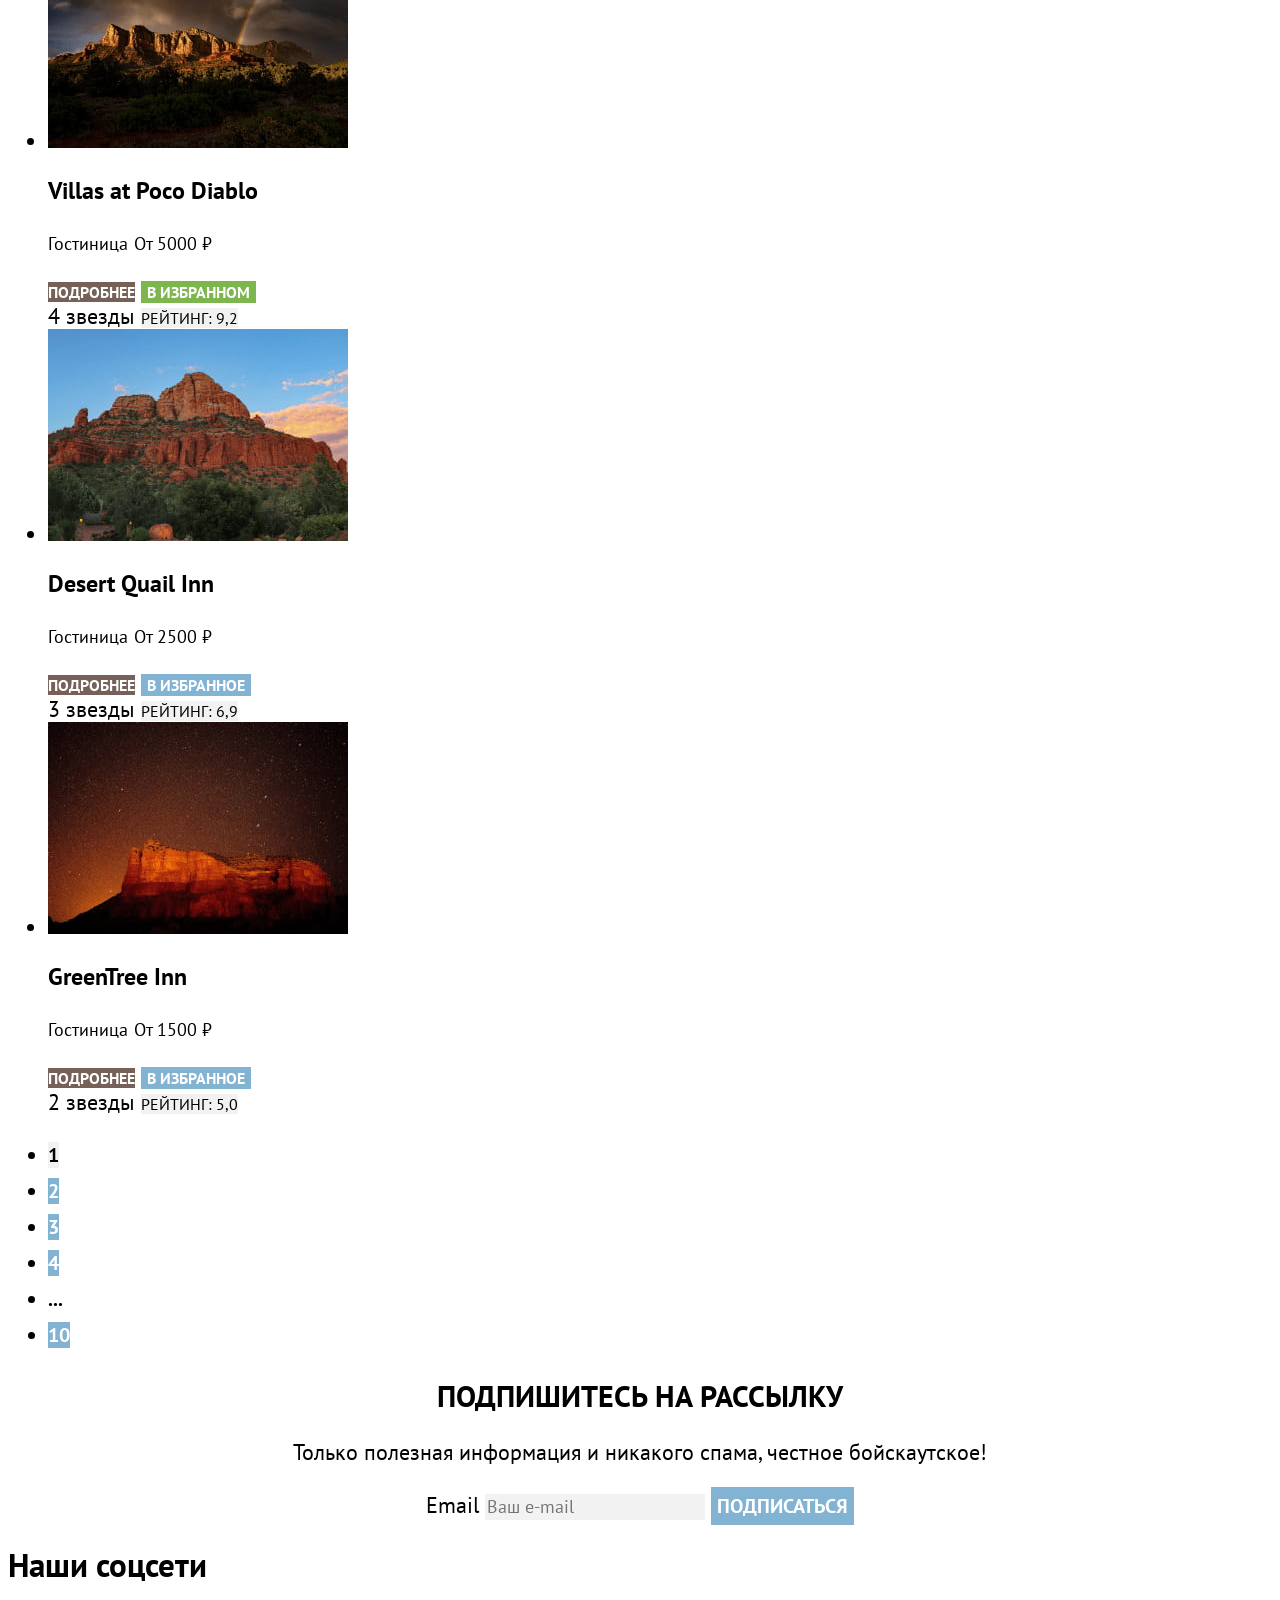
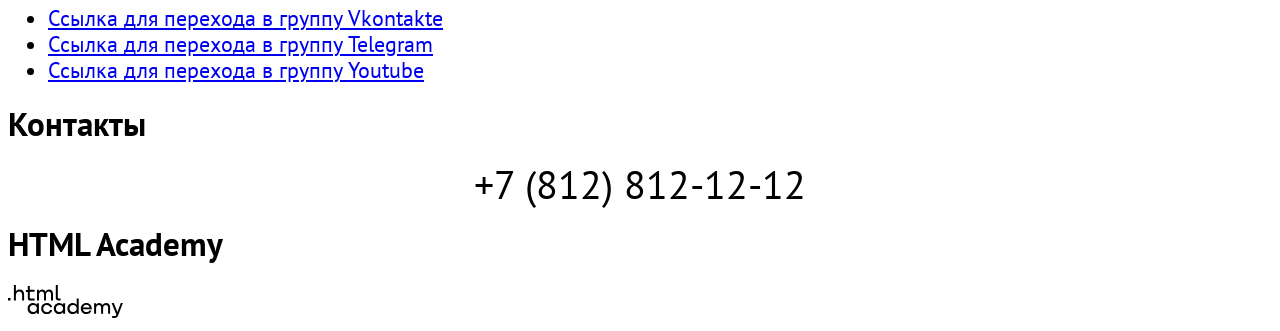
==== commit 9723155b: "Добавляет базовую стилизацию всех страниц" ====
--- a/catalog.html
+++ b/catalog.html
@@ -4,6 +4,7 @@
   <head>
     <meta charset="utf-8">
     <title>Каталог</title>
+    <link rel="stylesheet" href="styles/styles.css">
   </head>
 
   <body>
@@ -44,202 +45,205 @@
     </header>
 
     <main class="page-main">
-      <header class="content-header">
-        <h1 class="content-header-title">Гостиницы Седоны</h1>
-        <ol class="breadcrumbs">
-          <li class="breadcrumbs-item">
-            <a class="breadcrumbs-link breadcrumbs-link-home" href="index.html">
-              <span class="visually-hidden">Главная</span>
-            </a>
-          </li>
-          <li class="breadcrumbs-item">
-            <a class="breadcrumbs-link">Гостиницы</a>
-          </li>
-        </ol>
-      </header>
-
-      <section class="catalog-products">
-        <h2 class="visually-hidden">Список гостиниц с фильтрами</h2>
-        <form class="catalog-filter" action="https://echo.htmlacademy.ru/" method="get">
-          <fieldset class="catalog-filter-group">
-            <legend class="catalog-filter-title">Инфраструктура:</legend>
-            <ul class="catalog-filter-list">
-              <li class="catalog-filter-item">
-                <label class="control">
-                  <input class="control-input" type="checkbox" name="pool" checked>Бассейн
-                </label>
-              </li>
-              <li class="catalog-filter-item">
-                <label class="control">
-                  <input class="control-input" type="checkbox" name="parking-space" checked>Парковка
-                </label>
-              </li>
-              <li class="catalog-filter-item">
-                <label class="control">
-                  <input class="control-input" type="checkbox" name="wi-fi">Wi-Fi
-                </label>
-              </li>
-            </ul>
-          </fieldset>
-
-          <fieldset class="catalog-filter-group">
-            <legend class="catalog-filter-title">Тип жилья:</legend>
-            <ul class="catalog-filter-list">
-              <li class="catalog-filter-item">
-                <label class="control">
-                  <input class="control-input" type="radio" name="accommodation-type" value="hotel" checked>Гостиница
-                </label>
-              </li>
-              <li class="catalog-filter-item">
-                <label class="control">
-                  <input class="control-input" type="radio" name="accommodation-type" value="motel">Мотель
-                </label>
-              </li>
-              <li class="catalog-filter-item">
-                <label class="control">
-                  <input class="control-input" type="radio" name="accommodation-type" value="apartments">Апартаменты
-                </label>
-              </li>
-            </ul>
-          </fieldset>
-
-          <button type="submit">Применить</button>
-          <button type="reset">Сбросить</button>
-        </form>
-
-        <section class="hotels-catalog">
-          <h2>Найдено гостиниц: 38</h2>
-          <select class="select-control" aria-label="Сортировка">
-            <option value="cheap">Сначала дешевые</option>
-          </select>
-
-          <ul class="view-toggle">
-            <li>
-              <a href="catalog.html?view=card" aria-current="page">
-                <span class="visually-hidden">Показать карточки</span>
+      <div class="filtration-background">
+        <header class="content-header">
+          <h1 class="content-header-title">Гостиницы Седоны</h1>
+          <ol class="breadcrumbs">
+            <li class="breadcrumbs-item">
+              <a class="breadcrumbs-link breadcrumbs-link-home" href="index.html">
+                <span class="visually-hidden">Главная</span>
               </a>
             </li>
-            <li>
-              <a href="catalog.html?view=list">
-                <span class="visually-hidden">Показать компактный вид</span>
-              </a>
+            <li class="breadcrumbs-item">
+              <a class="breadcrumbs-link">Гостиницы</a>
             </li>
-            <li>
-              <a href="catalog.html?view=tile">
-                <span class="visually-hidden">Показать список</span>
-              </a>
-            </li>
-          </ul>
-
-          <ul>
-            <li class="product-card">
-              <a class="product-card-link" href="#">
-                <img class="product-card-image" src="images/hotels/hotel-1.jpg" width="300" height="212"
-                  alt="Ночное звездное небо над каньоном">
-                <h3 class="product-card-title">Amara Resort & Spa</h3>
-              </a>
-              <p class="hotel-card-info">
-                <span class="hotel-card-type">Гостиница</span>
-                <span class="hotel-card-price">От 4000 ₽</span>
-              </p>
-              <div class="product-card-actions">
-                <a class="product-card-button button" href="#">Подробнее</a>
-                <button class="product-card-favorite-button button" type="button">В избранное</button>
-              </div>
-              <div class="product-card-rating">
-                <span class="visually-hidden">4 звезды</span>
-                <span class="rating-value">Рейтинг: 8,5</span>
-              </div>
-            </li>
-
-            <li class="product-card">
-              <a class="product-card-link" href="#">
-                <img class="product-card-image" src="images/hotels/hotel-2.jpg" width="300" height="212"
-                  alt="Горы и радуга на закате">
-                <h3 class="product-card-title">Villas at Poco Diablo</h3>
-              </a>
-              <p class="hotel-card-info">
-                <span class="hotel-card-type">Гостиница</span>
-                <span class="hotel-card-price">От 5000 ₽</span>
-              </p>
-              <div class="product-card-actions">
-                <a class="product-card-button button" href="#">Подробнее</a>
-                <button class="product-card-favorite-button button" type="button">В избранном</button>
-              </div>
-              <div class="product-card-rating">
-                <span class="visually-hidden">4 звезды</span>
-                <span class="rating-value">Рейтинг: 9,2</span>
-              </div>
-            </li>
-
-            <li class="product-card">
-              <a class="product-card-link" href="#">
-                <img class="product-card-image" src="images/hotels/hotel-3.jpg" width="300" height="212"
-                  alt="Красные скалы на фоне закатного неба">
-                <h3 class="product-card-title">Desert Quail Inn</h3>
-              </a>
-              <p class="hotel-card-info">
-                <span class="hotel-card-type">Гостиница</span>
-                <span class="hotel-card-price">От 2500 ₽</span>
-              </p>
-              <div class="product-card-actions">
-                <a class="product-card-button button" href="#">Подробнее</a>
-                <button class="product-card-favorite-button button" type="button">В избранное</button>
-              </div>
-              <div class="product-card-rating">
-                <span class="visually-hidden">3 звезды</span>
-                <span class="rating-value">Рейтинг: 6,9</span>
-              </div>
-            </li>
-
-            <li class="product-card">
-              <a class="product-card-link" href="#">
-                <img class="product-card-image" src="images/hotels/hotel-4.jpg" width="300" height="212"
-                  alt="Ночной пейзаж с подсвеченными скалами">
-                <h3 class="product-card-title">GreenTree Inn</h3>
-              </a>
-              <p class="hotel-card-info">
-                <span class="hotel-card-type">Гостиница</span>
-                <span class="hotel-card-price">От 1500 ₽</span>
-              </p>
-              <div class="product-card-actions">
-                <a class="product-card-button button" href="#">Подробнее</a>
-                <button class="product-card-favorite-button button" type="button">В избранное</button>
-              </div>
-              <div class="product-card-rating">
-                <span class="visually-hidden">2 звезды</span>
-                <span class="rating-value">Рейтинг: 5,0</span>
-              </div>
-            </li>
-          </ul>
+          </ol>
+        </header>
+
+        <section class="catalog-products">
+          <h2 class="visually-hidden">Список гостиниц с фильтрами</h2>
+          <form class="catalog-filter" action="https://echo.htmlacademy.ru/" method="get">
+            <fieldset class="catalog-filter-group">
+              <legend class="catalog-filter-title">Инфраструктура:</legend>
+              <ul class="catalog-filter-list">
+                <li class="catalog-filter-item">
+                  <label class="control">
+                    <input class="control-input" type="checkbox" name="pool" checked>Бассейн
+                  </label>
+                </li>
+                <li class="catalog-filter-item">
+                  <label class="control">
+                    <input class="control-input" type="checkbox" name="parking-space" checked>Парковка
+                  </label>
+                </li>
+                <li class="catalog-filter-item">
+                  <label class="control">
+                    <input class="control-input" type="checkbox" name="wi-fi">Wi-Fi
+                  </label>
+                </li>
+              </ul>
+            </fieldset>
+
+            <fieldset class="catalog-filter-group">
+              <legend class="catalog-filter-title">Тип жилья:</legend>
+              <ul class="catalog-filter-list">
+                <li class="catalog-filter-item">
+                  <label class="control">
+                    <input class="control-input" type="radio" name="accommodation-type" value="hotel" checked>Гостиница
+                  </label>
+                </li>
+                <li class="catalog-filter-item">
+                  <label class="control">
+                    <input class="control-input" type="radio" name="accommodation-type" value="motel">Мотель
+                  </label>
+                </li>
+                <li class="catalog-filter-item">
+                  <label class="control">
+                    <input class="control-input" type="radio" name="accommodation-type" value="apartments">Апартаменты
+                  </label>
+                </li>
+              </ul>
+            </fieldset>
+
+            <button class="filter-button filter-button-submit" type="submit">Применить</button>
+            <button class="filter-button filter-button-reset" type="reset">Сбросить</button>
+          </form>
         </section>
-
-        <ul class="pagination">
-          <li class="pagination-item">
-            <span class="pagination-link pagination-current">1</span>
-          </li>
-          <li class="pagination-item">
-            <a class="pagination-link" href="#">2</a>
-          </li>
-          <li class="pagination-item">
-            <a class="pagination-link" href="#">3</a>
-          </li>
-          <li class="pagination-item">
-            <a class="pagination-link" href="#">4</a>
-          </li>
-          <li class="pagination-item">
-            <span class="pagination-dots">...</span>
-          </li>
-          <li class="pagination-item">
-            <a class="pagination-link" href="#">10</a>
-          </li>
-        </ul>
-      </section>
+      </div>
+
+      <section class="hotels-catalog">
+        <h2 class="hotels-catalog-title">Найдено гостиниц: 38</h2>
+        <select class="select-control" aria-label="Сортировка">
+          <option value="cheap">Сначала дешевые</option>
+        </select>
+
+        <ul class="view-toggle">
+          <li>
+            <a href="catalog.html?view=card" aria-current="page">
+              <span class="visually-hidden">Показать карточки</span>
+            </a>
+          </li>
+          <li>
+            <a href="catalog.html?view=list">
+              <span class="visually-hidden">Показать компактный вид</span>
+            </a>
+          </li>
+          <li>
+            <a href="catalog.html?view=tile">
+              <span class="visually-hidden">Показать список</span>
+            </a>
+          </li>
+        </ul>
+
+        <ul>
+          <li class="product-card">
+            <a class="product-card-link" href="#">
+              <img class="product-card-image" src="images/hotels/hotel-1.jpg" width="300" height="212"
+                alt="Ночное звездное небо над каньоном">
+              <h3 class="product-card-title">Amara Resort & Spa</h3>
+            </a>
+            <p class="hotel-card-info">
+              <span class="hotel-card-type">Гостиница</span>
+              <span class="hotel-card-price">От 4000 ₽</span>
+            </p>
+            <div class="product-card-actions">
+              <a class="product-card-button button" href="#">Подробнее</a>
+              <button class="product-card-favorite-button button" type="button">В избранное</button>
+            </div>
+            <div class="product-card-rating">
+              <span class="visually-hidden">4 звезды</span>
+              <span class="rating-value">Рейтинг: 8,5</span>
+            </div>
+          </li>
+
+          <li class="product-card">
+            <a class="product-card-link" href="#">
+              <img class="product-card-image" src="images/hotels/hotel-2.jpg" width="300" height="212"
+                alt="Горы и радуга на закате">
+              <h3 class="product-card-title">Villas at Poco Diablo</h3>
+            </a>
+            <p class="hotel-card-info">
+              <span class="hotel-card-type">Гостиница</span>
+              <span class="hotel-card-price">От 5000 ₽</span>
+            </p>
+            <div class="product-card-actions">
+              <a class="product-card-button button" href="#">Подробнее</a>
+              <button class="product-card-favorite-button product-card-favorite-button-selected button" type="button">В
+                избранном</button>
+            </div>
+            <div class="product-card-rating">
+              <span class="visually-hidden">4 звезды</span>
+              <span class="rating-value">Рейтинг: 9,2</span>
+            </div>
+          </li>
+
+          <li class="product-card">
+            <a class="product-card-link" href="#">
+              <img class="product-card-image" src="images/hotels/hotel-3.jpg" width="300" height="212"
+                alt="Красные скалы на фоне закатного неба">
+              <h3 class="product-card-title">Desert Quail Inn</h3>
+            </a>
+            <p class="hotel-card-info">
+              <span class="hotel-card-type">Гостиница</span>
+              <span class="hotel-card-price">От 2500 ₽</span>
+            </p>
+            <div class="product-card-actions">
+              <a class="product-card-button button" href="#">Подробнее</a>
+              <button class="product-card-favorite-button button" type="button">В избранное</button>
+            </div>
+            <div class="product-card-rating">
+              <span class="visually-hidden">3 звезды</span>
+              <span class="rating-value">Рейтинг: 6,9</span>
+            </div>
+          </li>
+
+          <li class="product-card">
+            <a class="product-card-link" href="#">
+              <img class="product-card-image" src="images/hotels/hotel-4.jpg" width="300" height="212"
+                alt="Ночной пейзаж с подсвеченными скалами">
+              <h3 class="product-card-title">GreenTree Inn</h3>
+            </a>
+            <p class="hotel-card-info">
+              <span class="hotel-card-type">Гостиница</span>
+              <span class="hotel-card-price">От 1500 ₽</span>
+            </p>
+            <div class="product-card-actions">
+              <a class="product-card-button button" href="#">Подробнее</a>
+              <button class="product-card-favorite-button button" type="button">В избранное</button>
+            </div>
+            <div class="product-card-rating">
+              <span class="visually-hidden">2 звезды</span>
+              <span class="rating-value">Рейтинг: 5,0</span>
+            </div>
+          </li>
+        </ul>
+      </section>
+
+      <ul class="pagination">
+        <li class="pagination-item">
+          <span class="pagination-link pagination-current">1</span>
+        </li>
+        <li class="pagination-item">
+          <a class="pagination-link" href="#">2</a>
+        </li>
+        <li class="pagination-item">
+          <a class="pagination-link" href="#">3</a>
+        </li>
+        <li class="pagination-item">
+          <a class="pagination-link" href="#">4</a>
+        </li>
+        <li class="pagination-item">
+          <span class="pagination-dots">...</span>
+        </li>
+        <li class="pagination-item">
+          <a class="pagination-link" href="#">10</a>
+        </li>
+      </ul>
     </main>
 
     <footer class="page-footer">
-      <section class="newsletter-with-background">
-        <h2 class="page-footer-title">Подпишитесь на рассылку</h2>
+      <section class="newsletter">
+        <h2 class="newsletter-title">Подпишитесь на рассылку</h2>
         <p>Только полезная информация и никакого спама, честное бойскаутское!</p>
         <form class="newsletter-form" action="https://echo.htmlacademy.ru/" method="post">
           <label class="visually-hidden" for="newsletter-email">Email</label>
--- a/styles/styles.css
+++ b/styles/styles.css
@@ -0,0 +1,273 @@
+@font-face {
+  font-family: "PT Sans";
+  font-style: normal;
+  font-weight: 400;
+  src: url("../fonts/ptsans-400.woff2") format("woff2");
+  font-display: swap;
+}
+
+@font-face {
+  font-family: "PT Sans";
+  font-style: normal;
+  font-weight: 700;
+  src: url("../fonts/ptsans-700.woff2") format("woff2");
+  font-display: swap;
+}
+
+body {
+  font-family: "PT Sans", sans-serif;
+  font-size: 22px;
+  line-height: 26px;
+  color: black;
+  background-color: white;
+}
+
+.page-header {
+  color: #000000;
+  background-color: #FFFFFF;
+}
+
+.navigation-link {
+  font-size: 20px;
+  line-height: 24px;
+  font-weight: 700;
+  color: inherit;
+  background-color: inherit;
+  text-align: center;
+  text-decoration: none;
+}
+
+.navigation-link-current {
+  text-decoration: underline;
+}
+
+.page-main {
+  color: #000000;
+  background-color: #FFFFFF;
+}
+
+.welcome {
+  background-image: url(../images/background/index-background-tie.svg), url(../images/background/index-background.jpg);
+  background-size: 100% auto;
+  background-repeat: no-repeat;
+  background-position: bottom;
+}
+
+.advantages,
+.recommendations,
+.hotel-search,
+.footer-contacts {
+  text-align: center;
+}
+
+.advantages-section-title,
+.recommendations-section-title,
+.hotel-search-title {
+  color: #000000;
+  font-size: 30px;
+  line-height: 36px;
+  font-weight: 700;
+  text-transform: uppercase;
+}
+
+.advantages-section-description,
+.recommendations-section-description,
+.hotel-search-description {
+  color: #333333;
+}
+
+.advantages-item,
+.recommendations-item {
+  background-color: #83B3D31F;
+}
+
+.advantages-item-image {
+  color: #FFFFFF;
+  background-color: #82B3D3;
+}
+
+.advantages-title,
+.recommendations-title {
+  font-size: 24px;
+  line-height: 28px;
+  font-weight: 700;
+  text-transform: uppercase;
+}
+
+.advantages-description,
+.recommendations-description,
+.select-control,
+.hotel-card-type,
+.hotel-card-price {
+  font-size: 18px;
+  line-height: 21px;
+}
+
+.advantages-item-accent {
+  background-color: #83B3D333;
+}
+
+.recommendations-item-food {
+  background-color: #FFFFFF;
+}
+
+.hotel-search-button,
+.newsletter-button {
+  font-family: inherit;
+  font-size: 20px;
+  line-height: 36px;
+  font-weight: 700;
+  text-transform: uppercase;
+  color: #FFFFFF;
+  border: none;
+}
+
+.hotel-search-button {
+  background-color: #756157;
+}
+
+.newsletter-with-background {
+  background-image: url(../images/background/index-footer-background.jpg);
+  background-size: 100% auto;
+  background-repeat: no-repeat;
+  color: #FFFFFF;
+}
+
+.newsletter-title,
+.hotels-catalog-title {
+  font-size: 30px;
+  line-height: 36px;
+  font-weight: 700;
+  text-transform: uppercase;
+}
+
+.newsletter-button {
+  background-color: #82B3D3;
+}
+
+.field {
+  font-family: inherit;
+  font-size: 18px;
+  line-height: 24px;
+  color: #000000;
+  background-color: #F2F2F2;
+  border: none;
+}
+
+.contacts-phone {
+  font-size: 40px;
+  line-height: 40px;
+  color: #000000;
+  text-decoration: none;
+  font-style: normal;
+}
+
+.filtration-background {
+  background-image: url(../images/background/filtration-background.jpg);
+  background-size: 100% auto;
+  background-repeat: no-repeat;
+  color: #FFFFFF;
+}
+
+.content-header-title {
+  font-size: 60px;
+  line-height: 78px;
+  font-weight: 700;
+}
+
+.breadcrumbs-item {
+  font-size: 16px;
+  line-height: 21px;
+}
+
+.catalog-filter-group {
+  border: none;
+}
+
+.catalog-filter-title {
+  font-size: 20px;
+  line-height: 24px;
+  font-weight: 700;
+}
+
+.catalog-filter-item {
+  font-size: 18px;
+  line-height: 23px;
+}
+
+.filter-button,
+.product-card-button,
+.product-card-favorite-button {
+  font-family: inherit;
+  color: #FFFFFF;
+  font-size: 16px;
+  line-height: 20px;
+  font-weight: 700;
+  text-transform: uppercase;
+  border: none;
+  text-align: center;
+}
+
+.filter-button-submit {
+  background-color: #82B3D3;
+}
+
+.filter-button-reset {
+  background-color: transparent;
+}
+
+.select-control {
+  font-family: inherit;
+}
+
+.product-card-title {
+  font-size: 24px;
+  line-height: 28px;
+  font-weight: 700;
+}
+
+.product-card-link {
+  color: #000000;
+  text-decoration: none;
+}
+
+.product-card-button {
+  background-color: #756157;
+  text-decoration: none;
+}
+
+.product-card-favorite-button {
+  background-color: #82B3D3;
+}
+
+.product-card-favorite-button-selected {
+  background-color: #7DB54F;
+}
+
+.rating-value {
+  font-size: 16px;
+  line-height: 20px;
+  text-transform: uppercase;
+  background-color: #F2F2F2;
+}
+
+.pagination-item {
+  font-size: 20px;
+  line-height: 36px;
+  font-weight: 700;
+}
+
+.pagination-link {
+  color: #FFFFFF;
+  background-color: #82B3D3;
+  text-decoration: none;
+}
+
+.pagination-current {
+  color: #000000;
+  background-color: #F2F2F2;
+}
+
+.newsletter {
+  text-align: center;
+}
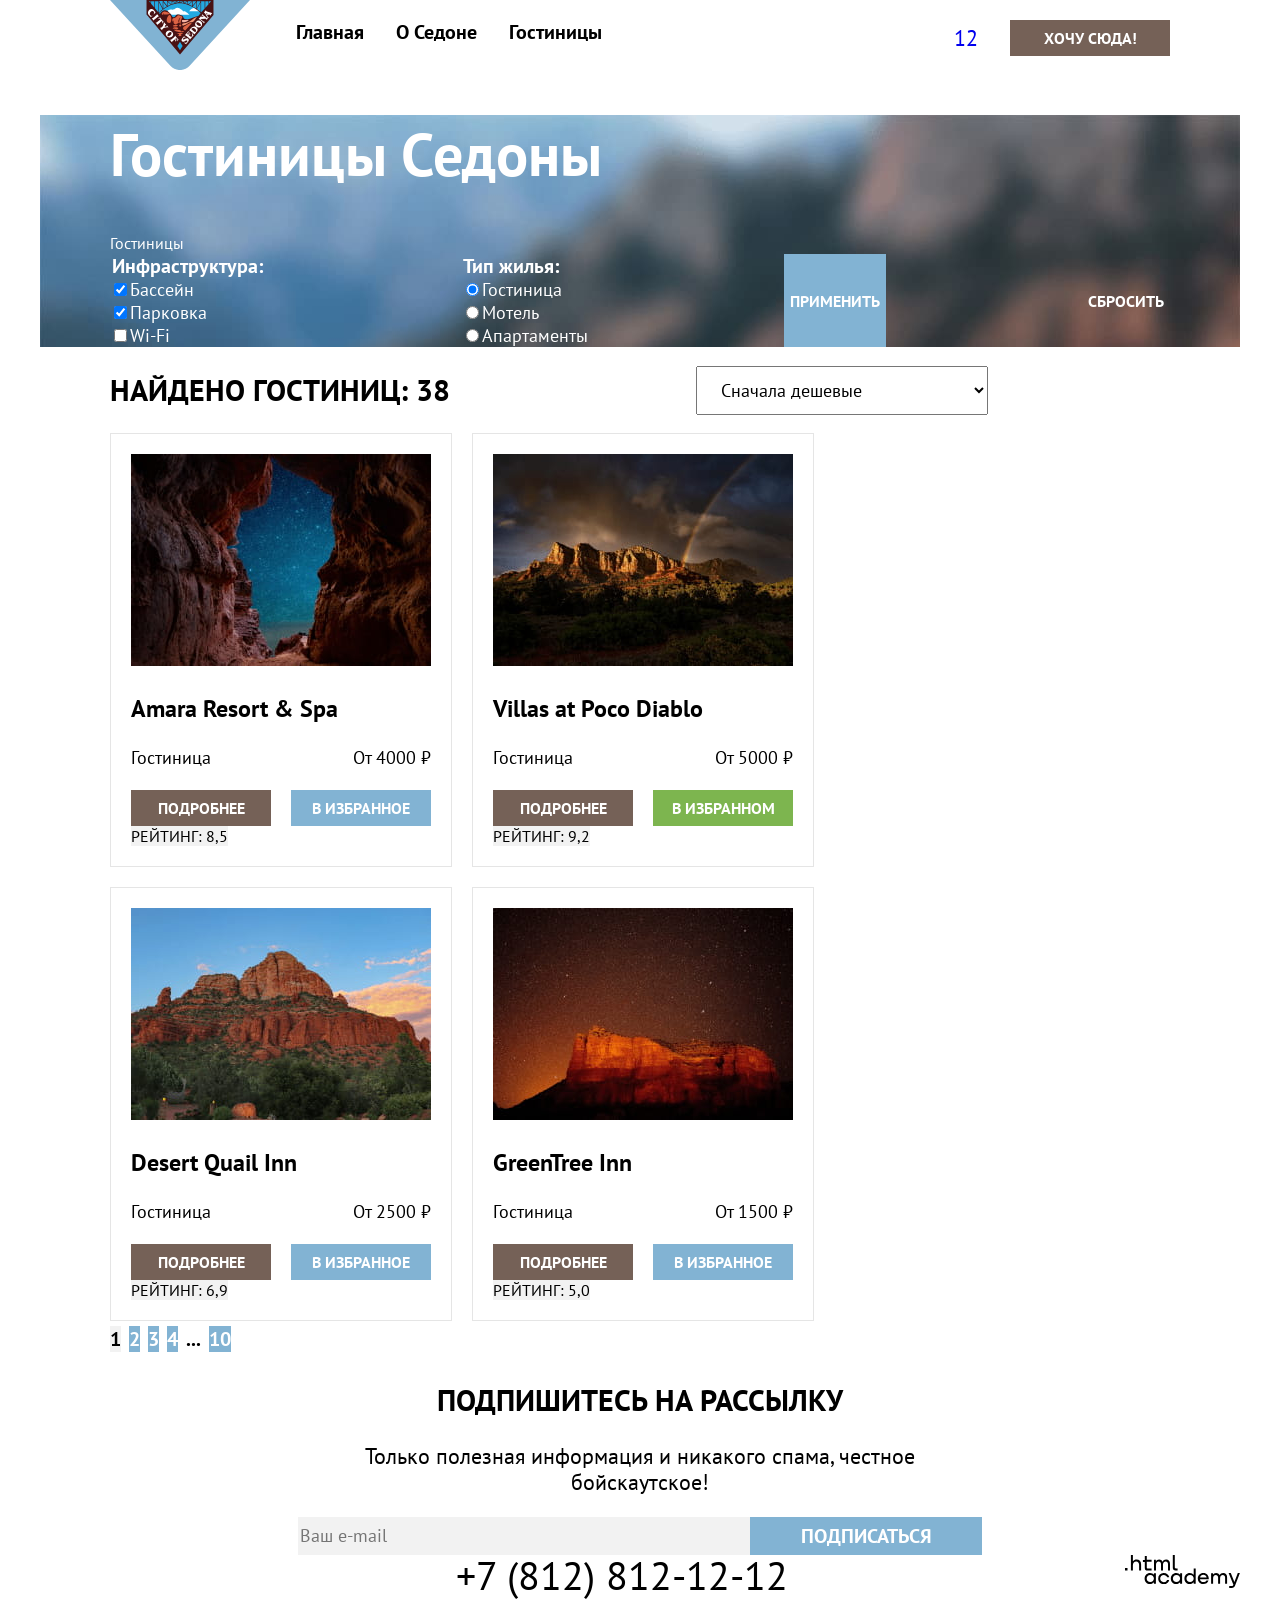
==== commit c25964d1: "Добавляет сетки для всех страниц" ====
--- a/catalog.html
+++ b/catalog.html
@@ -7,7 +7,7 @@
     <link rel="stylesheet" href="styles/styles.css">
   </head>
 
-  <body>
+  <body class="container">
 
     <header class="page-header">
       <a class="page-header-logo" href="index.html">
@@ -44,7 +44,7 @@
       </nav>
     </header>
 
-    <main class="page-main">
+    <main class="page-main main-container">
       <div class="filtration-background">
         <header class="content-header">
           <h1 class="content-header-title">Гостиницы Седоны</h1>
@@ -115,27 +115,30 @@
         <h2 class="hotels-catalog-title">Найдено гостиниц: 38</h2>
         <select class="select-control" aria-label="Сортировка">
           <option value="cheap">Сначала дешевые</option>
+          <option value="expensive">Сначала дорогие</option>
+          <option value="popular">Сначала популярные</option>
+          <option value="new">Сначала новые</option>
         </select>
 
         <ul class="view-toggle">
           <li>
-            <a href="catalog.html?view=card" aria-current="page">
+            <a class="view-toggle-button" href="catalog.html?view=card" aria-current="page">
               <span class="visually-hidden">Показать карточки</span>
             </a>
           </li>
           <li>
-            <a href="catalog.html?view=list">
+            <a class="view-toggle-button" href="catalog.html?view=list">
               <span class="visually-hidden">Показать компактный вид</span>
             </a>
           </li>
           <li>
-            <a href="catalog.html?view=tile">
+            <a class="view-toggle-button" href="catalog.html?view=tile">
               <span class="visually-hidden">Показать список</span>
             </a>
           </li>
         </ul>
 
-        <ul>
+        <ul class="hotels-catalog-list">
           <li class="product-card">
             <a class="product-card-link" href="#">
               <img class="product-card-image" src="images/hotels/hotel-1.jpg" width="300" height="212"
@@ -244,7 +247,7 @@
     <footer class="page-footer">
       <section class="newsletter">
         <h2 class="newsletter-title">Подпишитесь на рассылку</h2>
-        <p>Только полезная информация и никакого спама, честное бойскаутское!</p>
+        <p class="newsletter-description">Только полезная информация и никакого спама, честное бойскаутское!</p>
         <form class="newsletter-form" action="https://echo.htmlacademy.ru/" method="post">
           <label class="visually-hidden" for="newsletter-email">Email</label>
           <input class="field" placeholder="Ваш e-mail" type="email" name="newsletter-email" id="newsletter-email"
--- a/styles/styles.css
+++ b/styles/styles.css
@@ -14,55 +14,135 @@
   font-display: swap;
 }
 
+html {
+  height: 100%;
+}
+
+*,
+*::before,
+*::after {
+  box-sizing: border-box;
+}
+
 body {
+  margin: 0;
+  display: flex;
+  flex-direction: column;
+  min-height: 100%;
   font-family: "PT Sans", sans-serif;
   font-size: 22px;
   line-height: 26px;
-  color: black;
-  background-color: white;
+  color: #000000;
+  background-color: #ffffff;
+}
+
+.container {
+  margin: 0 auto;
+  width: 1200px;
+}
+
+.visually-hidden {
+  position: absolute;
+  width: 1px;
+  height: 1px;
+  margin: -1px;
+  padding: 0;
+  overflow: hidden;
+  white-space: nowrap;
+  border: 0;
+  clip: rect(0 0 0 0);
+  clip-path: inset(100%);
+}
+
+.main-container {
+  flex-grow: 1;
 }
 
 .page-header {
-  color: #000000;
-  background-color: #FFFFFF;
+  display: flex;
+  color: #000000;
+  background-color: #ffffff;
+  padding: 0 70px;
+}
+
+.page-header-logo {
+  margin-right: 30px;
+}
+
+.navigation {
+  display: flex;
+  flex-grow: 1;
+}
+
+.navigation-list {
+  display: flex;
+  margin: 0;
+  padding: 0;
+  list-style: none;
+}
+
+.navigation-user {
+  display: flex;
+  margin: 0;
+  margin-left: auto;
+  padding: 0;
+  list-style: none;
+  align-items: center;
 }
 
 .navigation-link {
+  display: block;
   font-size: 20px;
   line-height: 24px;
   font-weight: 700;
   color: inherit;
-  background-color: inherit;
   text-align: center;
   text-decoration: none;
-}
-
-.navigation-link-current {
-  text-decoration: underline;
+  padding: 20px 16px;
+}
+
+.navigation-user-link {
+  display: block;
+  padding: 22px 12px;
+  text-decoration: none;
+}
+
+.navigation-user-button {
+  font-size: 16px;
+  line-height: 20px;
+  font-weight: 700;
+  text-align: center;
+  text-transform: uppercase;
+  color: #ffffff;
+  background-color: #756157;
+  padding: 8px 0;
+  margin-left: 20px;
+  width: 160px;
 }
 
 .page-main {
   color: #000000;
-  background-color: #FFFFFF;
+  background-color: #ffffff;
 }
 
 .welcome {
-  background-image: url(../images/background/index-background-tie.svg), url(../images/background/index-background.jpg);
-  background-size: 100% auto;
+  background-image: url("../images/background/index-background-tie.svg"), url("../images/background/index-background.jpg");
+  background-color: #4d5055;
+  background-size: 100% auto, cover;
   background-repeat: no-repeat;
   background-position: bottom;
 }
 
-.advantages,
-.recommendations,
-.hotel-search,
-.footer-contacts {
-  text-align: center;
-}
-
-.advantages-section-title,
-.recommendations-section-title,
-.hotel-search-title {
+.welcome-image {
+  display: block;
+  margin: 0 auto;
+}
+
+.advantages {
+  text-align: center;
+}
+
+.advantages-section-title {
   color: #000000;
   font-size: 30px;
   line-height: 36px;
@@ -70,23 +150,87 @@
   text-transform: uppercase;
 }
 
-.advantages-section-description,
-.recommendations-section-description,
-.hotel-search-description {
+.advantages-section-description {
   color: #333333;
 }
 
-.advantages-item,
+.advantages-list {
+  display: flex;
+  flex-wrap: wrap;
+  list-style: none;
+  margin: 0;
+  padding: 0;
+}
+
+.advantages-item {
+  display: flex;
+  flex-direction: column;
+  background-color: #83b3d31f;
+  width: 400px;
+  height: 385px;
+  justify-content: center;
+}
+
+.advantages-item-image {
+  flex-wrap: wrap;
+  width: 100%;
+  color: #ffffff;
+  background-color: #82b3d3;
+}
+
+.advantages-item-accent {
+  background-color: #83b3d333;
+}
+
+.advantages-title {
+  width: 400px;
+  font-size: 24px;
+  line-height: 28px;
+  font-weight: 700;
+  text-transform: uppercase;
+  padding: 0 85px;
+}
+
+.advantages-description {
+  width: 400px;
+  font-size: 18px;
+  line-height: 21px;
+  padding: 0 85px;
+}
+
+.recommendations {
+  text-align: center;
+}
+
+.recommendations-section-title {
+  color: #000000;
+  font-size: 30px;
+  line-height: 36px;
+  font-weight: 700;
+  text-transform: uppercase;
+}
+
+.recommendations-section-description {
+  color: #333333;
+}
+
+.recommendations-list {
+  display: flex;
+  margin: 0;
+  padding: 0;
+  list-style: none;
+}
+
 .recommendations-item {
-  background-color: #83B3D31F;
-}
-
-.advantages-item-image {
-  color: #FFFFFF;
-  background-color: #82B3D3;
-}
-
-.advantages-title,
+  width: 400px;
+  background-color: #83b3d31f;
+  padding: 0 85px;
+}
+
+.recommendations-item:nth-child(even) {
+  background-color: #ffffff;
+}
+
 .recommendations-title {
   font-size: 24px;
   line-height: 28px;
@@ -94,46 +238,123 @@
   text-transform: uppercase;
 }
 
-.advantages-description,
-.recommendations-description,
-.select-control,
-.hotel-card-type,
-.hotel-card-price {
+.recommendations-description {
   font-size: 18px;
   line-height: 21px;
 }
 
-.advantages-item-accent {
-  background-color: #83B3D333;
-}
-
-.recommendations-item-food {
-  background-color: #FFFFFF;
-}
-
-.hotel-search-button,
-.newsletter-button {
+.hotel-search {
+  text-align: center;
+}
+
+.hotel-search-title {
+  color: #000000;
+  font-size: 30px;
+  line-height: 36px;
+  font-weight: 700;
+  text-transform: uppercase;
+}
+
+.hotel-search-description {
+  color: #333333;
+  max-width: 592px;
+  margin-left: auto;
+  margin-right: auto;
+}
+
+.hotel-search-button {
   font-family: inherit;
   font-size: 20px;
   line-height: 36px;
   font-weight: 700;
   text-transform: uppercase;
-  color: #FFFFFF;
-  border: none;
-}
-
-.hotel-search-button {
+  color: #ffffff;
+  border: none;
   background-color: #756157;
 }
 
-.newsletter-with-background {
-  background-image: url(../images/background/index-footer-background.jpg);
-  background-size: 100% auto;
+.filtration-background {
+  background-image: url("../images/background/filtration-background.jpg");
+  background-color: #4d5055;
+  background-size: cover;
   background-repeat: no-repeat;
-  color: #FFFFFF;
-}
-
-.newsletter-title,
+  color: #ffffff;
+  padding: 0 70px;
+}
+
+.content-header-title {
+  font-size: 60px;
+  line-height: 78px;
+  font-weight: 700;
+}
+
+.breadcrumbs {
+  display: flex;
+  list-style: none;
+  margin: 0;
+  padding: 0;
+}
+
+.breadcrumbs-item {
+  font-size: 16px;
+  line-height: 21px;
+}
+
+.catalog-filter {
+  display: flex;
+  justify-content: space-between;
+}
+
+.catalog-filter-group {
+  border: none;
+  margin: 0;
+  padding: 0;
+}
+
+.catalog-filter-title {
+  font-size: 20px;
+  line-height: 24px;
+  font-weight: 700;
+}
+
+.catalog-filter-list {
+  margin: 0;
+  padding: 0;
+  list-style: none;
+}
+
+.catalog-filter-item {
+  font-size: 18px;
+  line-height: 23px;
+}
+
+.filter-button {
+  font-family: inherit;
+  color: #ffffff;
+  font-size: 16px;
+  line-height: 20px;
+  font-weight: 700;
+  text-transform: uppercase;
+  border: none;
+  text-align: center;
+}
+
+.filter-button-submit {
+  background-color: #82b3d3;
+}
+
+.filter-button-reset {
+  background-color: transparent;
+}
+
+.hotels-catalog {
+  display: flex;
+  flex-wrap: wrap;
+  padding: 0 70px;
+  justify-content: space-between;
+  align-items: center;
+}
+
 .hotels-catalog-title {
   font-size: 30px;
   line-height: 36px;
@@ -141,8 +362,194 @@
   text-transform: uppercase;
 }
 
+.select-control {
+  font-family: inherit;
+  font-size: 18px;
+  line-height: 21px;
+  width: 292px;
+  height: 49px;
+  margin-left: auto;
+  margin-right: 70px;
+  padding: 0 20px;
+}
+
+.view-toggle {
+  display: flex;
+  list-style: none;
+  margin: 0;
+  padding: 0;
+  gap: 8px;
+}
+
+.view-toggle-button {
+  display: block;
+  padding: 17px 16px;
+}
+
+.hotels-catalog-list {
+  display: flex;
+  flex-wrap: wrap;
+  gap: 20px;
+  margin: 0;
+  padding: 0;
+  list-style: none;
+  width: 100%;
+}
+
+.product-card {
+  width: 342px;
+  border: 1px solid #e5e5e5;
+  padding: 20px;
+}
+
+.product-card-link {
+  color: #000000;
+  text-decoration: none;
+}
+
+.product-card-title {
+  font-size: 24px;
+  line-height: 28px;
+  font-weight: 700;
+}
+
+.hotel-card-info {
+  display: flex;
+  justify-content: space-between;
+}
+
+.hotel-card-type {
+  font-size: 18px;
+  line-height: 21px;
+}
+
+.hotel-card-price {
+  font-size: 18px;
+  line-height: 21px;
+}
+
+.product-card-actions {
+  display: flex;
+  justify-content: space-between;
+}
+
+.product-card-button {
+  font-family: inherit;
+  color: #ffffff;
+  font-size: 16px;
+  line-height: 20px;
+  font-weight: 700;
+  text-transform: uppercase;
+  border: none;
+  text-align: center;
+  background-color: #756157;
+  text-decoration: none;
+  width: 140px;
+  padding: 8px 0;
+}
+
+.product-card-favorite-button {
+  font-family: inherit;
+  color: #ffffff;
+  font-size: 16px;
+  line-height: 20px;
+  font-weight: 700;
+  text-transform: uppercase;
+  border: none;
+  text-align: center;
+  background-color: #82b3d3;
+  width: 140px;
+  padding: 8px 0;
+}
+
+.product-card-favorite-button-selected {
+  background-color: #7db54f;
+}
+
+.product-card-rating {
+  display: flex;
+  justify-content: space-between;
+}
+
+.rating-value {
+  font-size: 16px;
+  line-height: 20px;
+  text-transform: uppercase;
+  background-color: #f2f2f2;
+}
+
+.pagination {
+  display: flex;
+  list-style: none;
+  margin: 0;
+  padding: 0 70px;
+  gap: 8px;
+}
+
+.pagination-item {
+  font-size: 20px;
+  line-height: 36px;
+  font-weight: 700;
+}
+
+.pagination-link {
+  color: #ffffff;
+  background-color: #82b3d3;
+  text-decoration: none;
+}
+
+.pagination-current {
+  color: #000000;
+  background-color: #f2f2f2;
+}
+
+.page-footer {
+  display: flex;
+  flex-wrap: wrap;
+  justify-content: space-between;
+}
+
+.newsletter {
+  width: 100%;
+  text-align: center;
+}
+
+.newsletter-with-background {
+  background-image: url("../images/background/index-footer-background.jpg");
+  background-color: #4d5055;
+  background-size: cover;
+  background-repeat: no-repeat;
+  color: #ffffff;
+}
+
+.newsletter-title {
+  font-size: 30px;
+  line-height: 36px;
+  font-weight: 700;
+  text-transform: uppercase;
+}
+
+.newsletter-description {
+  max-width: 684px;
+  margin-left: auto;
+  margin-right: auto;
+}
+
+.newsletter-form {
+  display: flex;
+  justify-content: center;
+}
+
 .newsletter-button {
-  background-color: #82B3D3;
+  font-family: inherit;
+  font-size: 20px;
+  line-height: 36px;
+  font-weight: 700;
+  text-transform: uppercase;
+  color: #ffffff;
+  border: none;
+  background-color: #82b3d3;
+  width: 232px;
 }
 
 .field {
@@ -150,8 +557,25 @@
   font-size: 18px;
   line-height: 24px;
   color: #000000;
-  background-color: #F2F2F2;
-  border: none;
+  background-color: #f2f2f2;
+  border: none;
+  width: 452px;
+}
+
+.footer-social-list {
+  display: flex;
+  margin: 0;
+  padding: 0;
+  list-style: none;
+}
+
+.footer-social-button {
+  display: block;
+  padding: 12px 13px;
+}
+
+.footer-contacts {
+  text-align: center;
 }
 
 .contacts-phone {
@@ -161,113 +585,3 @@
   text-decoration: none;
   font-style: normal;
 }
-
-.filtration-background {
-  background-image: url(../images/background/filtration-background.jpg);
-  background-size: 100% auto;
-  background-repeat: no-repeat;
-  color: #FFFFFF;
-}
-
-.content-header-title {
-  font-size: 60px;
-  line-height: 78px;
-  font-weight: 700;
-}
-
-.breadcrumbs-item {
-  font-size: 16px;
-  line-height: 21px;
-}
-
-.catalog-filter-group {
-  border: none;
-}
-
-.catalog-filter-title {
-  font-size: 20px;
-  line-height: 24px;
-  font-weight: 700;
-}
-
-.catalog-filter-item {
-  font-size: 18px;
-  line-height: 23px;
-}
-
-.filter-button,
-.product-card-button,
-.product-card-favorite-button {
-  font-family: inherit;
-  color: #FFFFFF;
-  font-size: 16px;
-  line-height: 20px;
-  font-weight: 700;
-  text-transform: uppercase;
-  border: none;
-  text-align: center;
-}
-
-.filter-button-submit {
-  background-color: #82B3D3;
-}
-
-.filter-button-reset {
-  background-color: transparent;
-}
-
-.select-control {
-  font-family: inherit;
-}
-
-.product-card-title {
-  font-size: 24px;
-  line-height: 28px;
-  font-weight: 700;
-}
-
-.product-card-link {
-  color: #000000;
-  text-decoration: none;
-}
-
-.product-card-button {
-  background-color: #756157;
-  text-decoration: none;
-}
-
-.product-card-favorite-button {
-  background-color: #82B3D3;
-}
-
-.product-card-favorite-button-selected {
-  background-color: #7DB54F;
-}
-
-.rating-value {
-  font-size: 16px;
-  line-height: 20px;
-  text-transform: uppercase;
-  background-color: #F2F2F2;
-}
-
-.pagination-item {
-  font-size: 20px;
-  line-height: 36px;
-  font-weight: 700;
-}
-
-.pagination-link {
-  color: #FFFFFF;
-  background-color: #82B3D3;
-  text-decoration: none;
-}
-
-.pagination-current {
-  color: #000000;
-  background-color: #F2F2F2;
-}
-
-.newsletter {
-  text-align: center;
-}
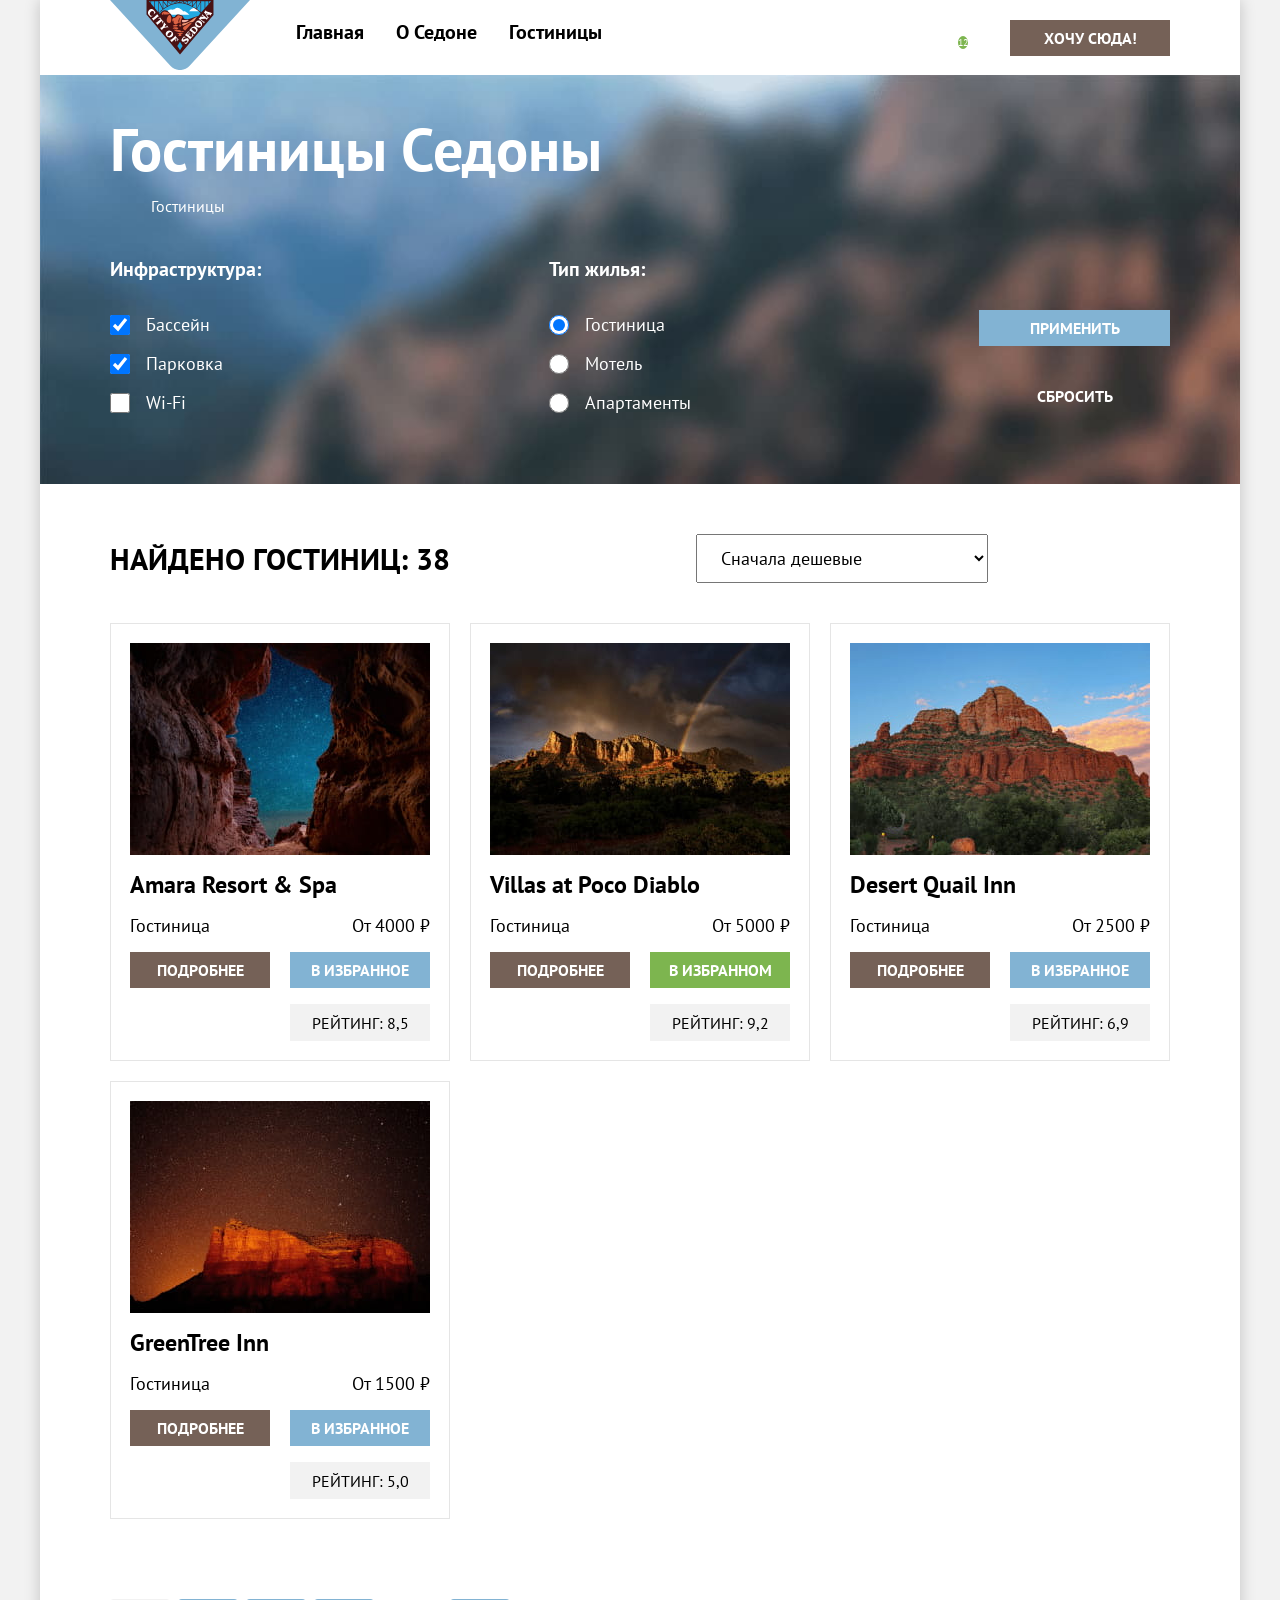
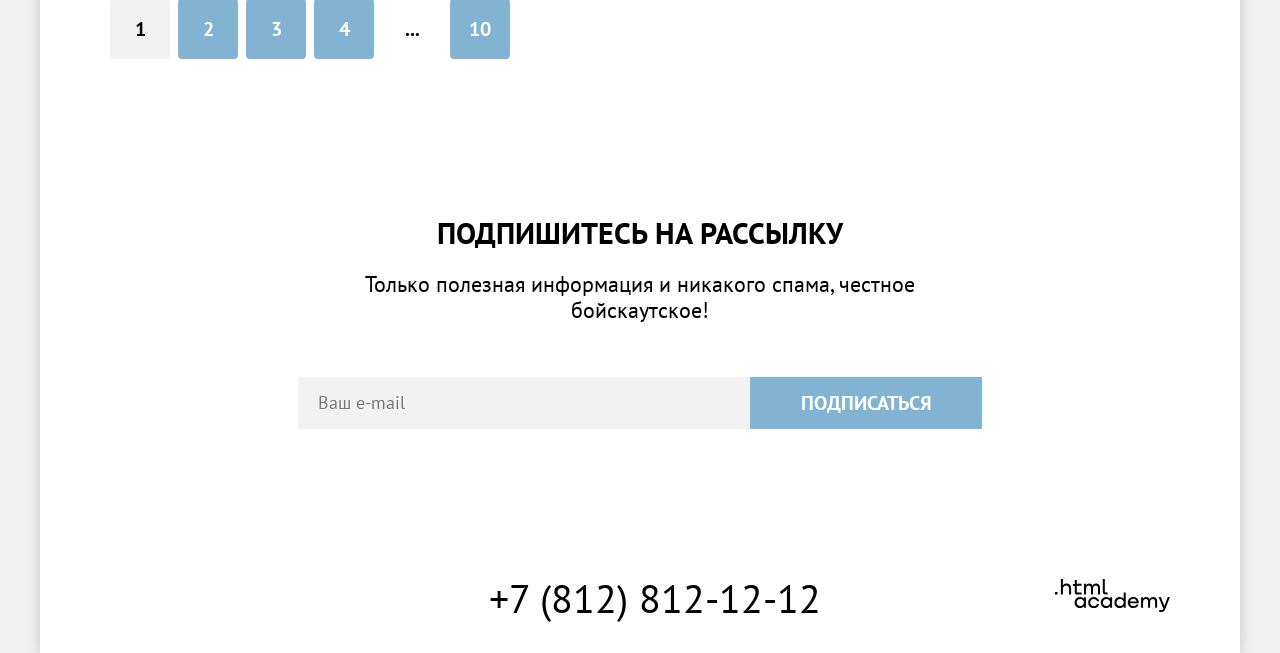
==== commit 766193f1: "Добавляет микросетки на флексах для всех страниц" ====
--- a/catalog.html
+++ b/catalog.html
@@ -7,292 +7,300 @@
     <link rel="stylesheet" href="styles/styles.css">
   </head>
 
-  <body class="container">
-
-    <header class="page-header">
-      <a class="page-header-logo" href="index.html">
-        <img src="images/logo/logo.svg" width="140" height="70" alt="Логотип городка Седона">
-      </a>
-      <nav class="navigation">
-        <ul class="navigation-list">
-          <li class="navigation-item">
-            <a class="navigation-link" href="index.html">Главная</a>
-          </li>
-          <li class="navigation-item">
-            <a class="navigation-link" href="#">О Седоне</a>
-          </li>
-          <li class="navigation-item">
-            <a class="navigation-link navigation-link-current">Гостиницы</a>
+  <body>
+
+    <div class="container">
+
+      <header class="page-header">
+        <a class="page-header-logo" href="index.html">
+          <img src="images/logo/logo.svg" width="140" height="70" alt="Логотип городка Седона">
+        </a>
+        <nav class="navigation">
+          <ul class="navigation-list">
+            <li class="navigation-item">
+              <a class="navigation-link" href="index.html">Главная</a>
+            </li>
+            <li class="navigation-item">
+              <a class="navigation-link" href="#">О Седоне</a>
+            </li>
+            <li class="navigation-item">
+              <a class="navigation-link navigation-link-current">Гостиницы</a>
+            </li>
+          </ul>
+          <ul class="navigation-user">
+            <li class="navigation-user-item">
+              <a class="navigation-user-link" href="#">
+                <span class="visually-hidden">Поиск</span>
+              </a>
+            </li>
+            <li class="navigation-user-item">
+              <a class="navigation-user-link" href="#">
+                <span class="visually-hidden">Избранное</span>
+                <span class="navigation-user-counter">12</span>
+              </a>
+            </li>
+            <li class="navigation-user-item">
+              <a class="navigation-user-link navigation-user-button" href="#">Хочу сюда!</a>
+            </li>
+          </ul>
+        </nav>
+      </header>
+
+      <main class="page-main main-container">
+        <div class="filtration-background">
+          <header class="content-header">
+            <h1 class="content-header-title">Гостиницы Седоны</h1>
+            <ol class="breadcrumbs">
+              <li class="breadcrumbs-item">
+                <a class="breadcrumbs-link breadcrumbs-link-home" href="index.html">
+                  <span class="visually-hidden">Главная</span>
+                </a>
+              </li>
+              <li class="breadcrumbs-item">
+                <a class="breadcrumbs-link">Гостиницы</a>
+              </li>
+            </ol>
+          </header>
+
+          <section class="catalog-products">
+            <h2 class="visually-hidden">Список гостиниц с фильтрами</h2>
+            <form class="catalog-filter" action="https://echo.htmlacademy.ru/" method="get">
+              <fieldset class="catalog-filter-group">
+                <legend class="catalog-filter-title">Инфраструктура:</legend>
+                <ul class="catalog-filter-list">
+                  <li class="catalog-filter-item">
+                    <label class="control">
+                      <input class="control-input" type="checkbox" name="pool" checked>Бассейн
+                    </label>
+                  </li>
+                  <li class="catalog-filter-item">
+                    <label class="control">
+                      <input class="control-input" type="checkbox" name="parking-space" checked>Парковка
+                    </label>
+                  </li>
+                  <li class="catalog-filter-item">
+                    <label class="control">
+                      <input class="control-input" type="checkbox" name="wi-fi">Wi-Fi
+                    </label>
+                  </li>
+                </ul>
+              </fieldset>
+
+              <fieldset class="catalog-filter-group">
+                <legend class="catalog-filter-title">Тип жилья:</legend>
+                <ul class="catalog-filter-list">
+                  <li class="catalog-filter-item">
+                    <label class="control">
+                      <input class="control-input" type="radio" name="accommodation-type" value="hotel"
+                        checked>Гостиница
+                    </label>
+                  </li>
+                  <li class="catalog-filter-item">
+                    <label class="control">
+                      <input class="control-input" type="radio" name="accommodation-type" value="motel">Мотель
+                    </label>
+                  </li>
+                  <li class="catalog-filter-item">
+                    <label class="control">
+                      <input class="control-input" type="radio" name="accommodation-type" value="apartments">Апартаменты
+                    </label>
+                  </li>
+                </ul>
+              </fieldset>
+
+              <div class="filter-buttons">
+                <button class="filter-button filter-button-submit" type="submit">Применить</button>
+                <button class="filter-button filter-button-reset" type="reset">Сбросить</button>
+              </div>
+            </form>
+          </section>
+        </div>
+
+        <section class="hotels-catalog">
+          <h2 class="hotels-catalog-title">Найдено гостиниц: 38</h2>
+          <select class="select-control" aria-label="Сортировка">
+            <option value="cheap">Сначала дешевые</option>
+            <option value="expensive">Сначала дорогие</option>
+            <option value="popular">Сначала популярные</option>
+            <option value="new">Сначала новые</option>
+          </select>
+
+          <ul class="view-toggle">
+            <li>
+              <a class="view-toggle-button" href="catalog.html?view=card" aria-current="page">
+                <span class="visually-hidden">Показать карточки</span>
+              </a>
+            </li>
+            <li>
+              <a class="view-toggle-button" href="catalog.html?view=list">
+                <span class="visually-hidden">Показать компактный вид</span>
+              </a>
+            </li>
+            <li>
+              <a class="view-toggle-button" href="catalog.html?view=tile">
+                <span class="visually-hidden">Показать список</span>
+              </a>
+            </li>
+          </ul>
+
+          <ul class="hotels-catalog-list">
+            <li class="product-card">
+              <a class="product-card-link" href="#">
+                <img class="product-card-image" src="images/hotels/hotel-1.jpg" width="300" height="212"
+                  alt="Ночное звездное небо над каньоном">
+                <h3 class="product-card-title">Amara Resort & Spa</h3>
+              </a>
+              <p class="hotel-card-info">
+                <span class="hotel-card-type">Гостиница</span>
+                <span class="hotel-card-price">От 4000 ₽</span>
+              </p>
+              <div class="product-card-actions">
+                <a class="product-card-button button" href="#">Подробнее</a>
+                <button class="product-card-favorite-button button" type="button">В избранное</button>
+              </div>
+              <div class="product-card-rating">
+                <span class="visually-hidden">4 звезды</span>
+                <span class="rating-value">Рейтинг: 8,5</span>
+              </div>
+            </li>
+
+            <li class="product-card">
+              <a class="product-card-link" href="#">
+                <img class="product-card-image" src="images/hotels/hotel-2.jpg" width="300" height="212"
+                  alt="Горы и радуга на закате">
+                <h3 class="product-card-title">Villas at Poco Diablo</h3>
+              </a>
+              <p class="hotel-card-info">
+                <span class="hotel-card-type">Гостиница</span>
+                <span class="hotel-card-price">От 5000 ₽</span>
+              </p>
+              <div class="product-card-actions">
+                <a class="product-card-button button" href="#">Подробнее</a>
+                <button class="product-card-favorite-button product-card-favorite-button-selected button"
+                  type="button">В
+                  избранном</button>
+              </div>
+              <div class="product-card-rating">
+                <span class="visually-hidden">4 звезды</span>
+                <span class="rating-value">Рейтинг: 9,2</span>
+              </div>
+            </li>
+
+            <li class="product-card">
+              <a class="product-card-link" href="#">
+                <img class="product-card-image" src="images/hotels/hotel-3.jpg" width="300" height="212"
+                  alt="Красные скалы на фоне закатного неба">
+                <h3 class="product-card-title">Desert Quail Inn</h3>
+              </a>
+              <p class="hotel-card-info">
+                <span class="hotel-card-type">Гостиница</span>
+                <span class="hotel-card-price">От 2500 ₽</span>
+              </p>
+              <div class="product-card-actions">
+                <a class="product-card-button button" href="#">Подробнее</a>
+                <button class="product-card-favorite-button button" type="button">В избранное</button>
+              </div>
+              <div class="product-card-rating">
+                <span class="visually-hidden">3 звезды</span>
+                <span class="rating-value">Рейтинг: 6,9</span>
+              </div>
+            </li>
+
+            <li class="product-card">
+              <a class="product-card-link" href="#">
+                <img class="product-card-image" src="images/hotels/hotel-4.jpg" width="300" height="212"
+                  alt="Ночной пейзаж с подсвеченными скалами">
+                <h3 class="product-card-title">GreenTree Inn</h3>
+              </a>
+              <p class="hotel-card-info">
+                <span class="hotel-card-type">Гостиница</span>
+                <span class="hotel-card-price">От 1500 ₽</span>
+              </p>
+              <div class="product-card-actions">
+                <a class="product-card-button button" href="#">Подробнее</a>
+                <button class="product-card-favorite-button button" type="button">В избранное</button>
+              </div>
+              <div class="product-card-rating">
+                <span class="visually-hidden">2 звезды</span>
+                <span class="rating-value">Рейтинг: 5,0</span>
+              </div>
+            </li>
+          </ul>
+        </section>
+
+        <ul class="pagination">
+          <li class="pagination-item">
+            <span class="pagination-link pagination-current">1</span>
+          </li>
+          <li class="pagination-item">
+            <a class="pagination-link" href="#">2</a>
+          </li>
+          <li class="pagination-item">
+            <a class="pagination-link" href="#">3</a>
+          </li>
+          <li class="pagination-item">
+            <a class="pagination-link" href="#">4</a>
+          </li>
+          <li class="pagination-item">
+            <span class="pagination-dots">...</span>
+          </li>
+          <li class="pagination-item">
+            <a class="pagination-link" href="#">10</a>
           </li>
         </ul>
-        <ul class="navigation-user">
-          <li class="navigation-user-item">
-            <a class="navigation-user-link" href="#">
-              <span class="visually-hidden">Поиск</span>
-            </a>
-          </li>
-          <li class="navigation-user-item">
-            <a class="navigation-user-link" href="#">
-              <span class="visually-hidden">Избранное</span>
-              <span class="navigation-user-counter">12</span>
-            </a>
-          </li>
-          <li class="navigation-user-item">
-            <a class="navigation-user-link navigation-user-button" href="#">Хочу сюда!</a>
-          </li>
-        </ul>
-      </nav>
-    </header>
-
-    <main class="page-main main-container">
-      <div class="filtration-background">
-        <header class="content-header">
-          <h1 class="content-header-title">Гостиницы Седоны</h1>
-          <ol class="breadcrumbs">
-            <li class="breadcrumbs-item">
-              <a class="breadcrumbs-link breadcrumbs-link-home" href="index.html">
-                <span class="visually-hidden">Главная</span>
-              </a>
-            </li>
-            <li class="breadcrumbs-item">
-              <a class="breadcrumbs-link">Гостиницы</a>
-            </li>
-          </ol>
-        </header>
-
-        <section class="catalog-products">
-          <h2 class="visually-hidden">Список гостиниц с фильтрами</h2>
-          <form class="catalog-filter" action="https://echo.htmlacademy.ru/" method="get">
-            <fieldset class="catalog-filter-group">
-              <legend class="catalog-filter-title">Инфраструктура:</legend>
-              <ul class="catalog-filter-list">
-                <li class="catalog-filter-item">
-                  <label class="control">
-                    <input class="control-input" type="checkbox" name="pool" checked>Бассейн
-                  </label>
-                </li>
-                <li class="catalog-filter-item">
-                  <label class="control">
-                    <input class="control-input" type="checkbox" name="parking-space" checked>Парковка
-                  </label>
-                </li>
-                <li class="catalog-filter-item">
-                  <label class="control">
-                    <input class="control-input" type="checkbox" name="wi-fi">Wi-Fi
-                  </label>
-                </li>
-              </ul>
-            </fieldset>
-
-            <fieldset class="catalog-filter-group">
-              <legend class="catalog-filter-title">Тип жилья:</legend>
-              <ul class="catalog-filter-list">
-                <li class="catalog-filter-item">
-                  <label class="control">
-                    <input class="control-input" type="radio" name="accommodation-type" value="hotel" checked>Гостиница
-                  </label>
-                </li>
-                <li class="catalog-filter-item">
-                  <label class="control">
-                    <input class="control-input" type="radio" name="accommodation-type" value="motel">Мотель
-                  </label>
-                </li>
-                <li class="catalog-filter-item">
-                  <label class="control">
-                    <input class="control-input" type="radio" name="accommodation-type" value="apartments">Апартаменты
-                  </label>
-                </li>
-              </ul>
-            </fieldset>
-
-            <button class="filter-button filter-button-submit" type="submit">Применить</button>
-            <button class="filter-button filter-button-reset" type="reset">Сбросить</button>
+      </main>
+
+      <footer class="page-footer">
+        <section class="newsletter">
+          <h2 class="newsletter-title">Подпишитесь на рассылку</h2>
+          <p class="newsletter-description">Только полезная информация и никакого спама, честное бойскаутское!</p>
+          <form class="newsletter-form" action="https://echo.htmlacademy.ru/" method="post">
+            <label class="visually-hidden" for="newsletter-email">Email</label>
+            <input class="field" placeholder="Ваш e-mail" type="email" name="newsletter-email" id="newsletter-email"
+              required>
+            <button class="newsletter-button" type="submit">
+              Подписаться
+            </button>
           </form>
         </section>
-      </div>
-
-      <section class="hotels-catalog">
-        <h2 class="hotels-catalog-title">Найдено гостиниц: 38</h2>
-        <select class="select-control" aria-label="Сортировка">
-          <option value="cheap">Сначала дешевые</option>
-          <option value="expensive">Сначала дорогие</option>
-          <option value="popular">Сначала популярные</option>
-          <option value="new">Сначала новые</option>
-        </select>
-
-        <ul class="view-toggle">
-          <li>
-            <a class="view-toggle-button" href="catalog.html?view=card" aria-current="page">
-              <span class="visually-hidden">Показать карточки</span>
-            </a>
-          </li>
-          <li>
-            <a class="view-toggle-button" href="catalog.html?view=list">
-              <span class="visually-hidden">Показать компактный вид</span>
-            </a>
-          </li>
-          <li>
-            <a class="view-toggle-button" href="catalog.html?view=tile">
-              <span class="visually-hidden">Показать список</span>
-            </a>
-          </li>
-        </ul>
-
-        <ul class="hotels-catalog-list">
-          <li class="product-card">
-            <a class="product-card-link" href="#">
-              <img class="product-card-image" src="images/hotels/hotel-1.jpg" width="300" height="212"
-                alt="Ночное звездное небо над каньоном">
-              <h3 class="product-card-title">Amara Resort & Spa</h3>
-            </a>
-            <p class="hotel-card-info">
-              <span class="hotel-card-type">Гостиница</span>
-              <span class="hotel-card-price">От 4000 ₽</span>
-            </p>
-            <div class="product-card-actions">
-              <a class="product-card-button button" href="#">Подробнее</a>
-              <button class="product-card-favorite-button button" type="button">В избранное</button>
-            </div>
-            <div class="product-card-rating">
-              <span class="visually-hidden">4 звезды</span>
-              <span class="rating-value">Рейтинг: 8,5</span>
-            </div>
-          </li>
-
-          <li class="product-card">
-            <a class="product-card-link" href="#">
-              <img class="product-card-image" src="images/hotels/hotel-2.jpg" width="300" height="212"
-                alt="Горы и радуга на закате">
-              <h3 class="product-card-title">Villas at Poco Diablo</h3>
-            </a>
-            <p class="hotel-card-info">
-              <span class="hotel-card-type">Гостиница</span>
-              <span class="hotel-card-price">От 5000 ₽</span>
-            </p>
-            <div class="product-card-actions">
-              <a class="product-card-button button" href="#">Подробнее</a>
-              <button class="product-card-favorite-button product-card-favorite-button-selected button" type="button">В
-                избранном</button>
-            </div>
-            <div class="product-card-rating">
-              <span class="visually-hidden">4 звезды</span>
-              <span class="rating-value">Рейтинг: 9,2</span>
-            </div>
-          </li>
-
-          <li class="product-card">
-            <a class="product-card-link" href="#">
-              <img class="product-card-image" src="images/hotels/hotel-3.jpg" width="300" height="212"
-                alt="Красные скалы на фоне закатного неба">
-              <h3 class="product-card-title">Desert Quail Inn</h3>
-            </a>
-            <p class="hotel-card-info">
-              <span class="hotel-card-type">Гостиница</span>
-              <span class="hotel-card-price">От 2500 ₽</span>
-            </p>
-            <div class="product-card-actions">
-              <a class="product-card-button button" href="#">Подробнее</a>
-              <button class="product-card-favorite-button button" type="button">В избранное</button>
-            </div>
-            <div class="product-card-rating">
-              <span class="visually-hidden">3 звезды</span>
-              <span class="rating-value">Рейтинг: 6,9</span>
-            </div>
-          </li>
-
-          <li class="product-card">
-            <a class="product-card-link" href="#">
-              <img class="product-card-image" src="images/hotels/hotel-4.jpg" width="300" height="212"
-                alt="Ночной пейзаж с подсвеченными скалами">
-              <h3 class="product-card-title">GreenTree Inn</h3>
-            </a>
-            <p class="hotel-card-info">
-              <span class="hotel-card-type">Гостиница</span>
-              <span class="hotel-card-price">От 1500 ₽</span>
-            </p>
-            <div class="product-card-actions">
-              <a class="product-card-button button" href="#">Подробнее</a>
-              <button class="product-card-favorite-button button" type="button">В избранное</button>
-            </div>
-            <div class="product-card-rating">
-              <span class="visually-hidden">2 звезды</span>
-              <span class="rating-value">Рейтинг: 5,0</span>
-            </div>
-          </li>
-        </ul>
-      </section>
-
-      <ul class="pagination">
-        <li class="pagination-item">
-          <span class="pagination-link pagination-current">1</span>
-        </li>
-        <li class="pagination-item">
-          <a class="pagination-link" href="#">2</a>
-        </li>
-        <li class="pagination-item">
-          <a class="pagination-link" href="#">3</a>
-        </li>
-        <li class="pagination-item">
-          <a class="pagination-link" href="#">4</a>
-        </li>
-        <li class="pagination-item">
-          <span class="pagination-dots">...</span>
-        </li>
-        <li class="pagination-item">
-          <a class="pagination-link" href="#">10</a>
-        </li>
-      </ul>
-    </main>
-
-    <footer class="page-footer">
-      <section class="newsletter">
-        <h2 class="newsletter-title">Подпишитесь на рассылку</h2>
-        <p class="newsletter-description">Только полезная информация и никакого спама, честное бойскаутское!</p>
-        <form class="newsletter-form" action="https://echo.htmlacademy.ru/" method="post">
-          <label class="visually-hidden" for="newsletter-email">Email</label>
-          <input class="field" placeholder="Ваш e-mail" type="email" name="newsletter-email" id="newsletter-email"
-            required>
-          <button class="newsletter-button" type="submit">
-            Подписаться
-          </button>
-        </form>
-      </section>
-
-      <section class="footer-social">
-        <h2 class="visually-hidden">Наши соцсети</h2>
-        <ul class="footer-social-list">
-          <li class="footer-social-item">
-            <a class="footer-social-button" href="https://vk.com/htmlacademy">
-              <span class="visually-hidden">Ссылка для перехода в группу Vkontakte</span>
-            </a>
-          </li>
-          <li class="footer-social-item">
-            <a class="footer-social-button" href="https://t.me/htmlacademy">
-              <span class="visually-hidden">Ссылка для перехода в группу Telegram</span>
-            </a>
-          </li>
-          <li class="footer-social-item">
-            <a class="footer-social-button" href="https://www.youtube.com/user/htmlacademyru">
-              <span class="visually-hidden">Ссылка для перехода в группу Youtube</span>
-            </a>
-          </li>
-        </ul>
-      </section>
-
-      <section>
-        <h2 class="visually-hidden">Контакты</h2>
-        <address class="footer-contacts">
-          <a class="contacts-phone" href="tel:+78128121212">+7 (812) 812-12-12</a>
-        </address>
-      </section>
-
-      <section>
-        <h2 class="visually-hidden">HTML Academy</h2>
-        <a href="https://htmlacademy.ru/intensive/htmlcss">
-          <img class="footer-logo" src="images/logo/html-academy.svg" width="115" height="33" alt="HTML Academy">
-        </a>
-      </section>
-    </footer>
+
+        <section class="footer-social">
+          <h2 class="visually-hidden">Наши соцсети</h2>
+          <ul class="footer-social-list">
+            <li class="footer-social-item">
+              <a class="footer-social-button" href="https://vk.com/htmlacademy">
+                <span class="visually-hidden">Ссылка для перехода в группу Vkontakte</span>
+              </a>
+            </li>
+            <li class="footer-social-item">
+              <a class="footer-social-button" href="https://t.me/htmlacademy">
+                <span class="visually-hidden">Ссылка для перехода в группу Telegram</span>
+              </a>
+            </li>
+            <li class="footer-social-item">
+              <a class="footer-social-button" href="https://www.youtube.com/user/htmlacademyru">
+                <span class="visually-hidden">Ссылка для перехода в группу Youtube</span>
+              </a>
+            </li>
+          </ul>
+        </section>
+
+        <section>
+          <h2 class="visually-hidden">Контакты</h2>
+          <address class="footer-contacts">
+            <a class="contacts-phone" href="tel:+78128121212">+7 (812) 812-12-12</a>
+          </address>
+        </section>
+
+        <section class="footer-logo">
+          <h2 class="visually-hidden">HTML Academy</h2>
+          <a href="https://htmlacademy.ru/intensive/htmlcss">
+            <img class="footer-img" src="images/logo/html-academy.svg" width="115" height="33" alt="HTML Academy">
+          </a>
+        </section>
+      </footer>
+
+    </div>
 
   </body>
 
--- a/styles/styles.css
+++ b/styles/styles.css
@@ -33,12 +33,18 @@
   font-size: 22px;
   line-height: 26px;
   color: #000000;
-  background-color: #ffffff;
+  background-color: #f2f2f2;
+  min-width: 1200px;
 }
 
 .container {
+  display: flex;
+  flex-direction: column;
   margin: 0 auto;
   width: 1200px;
+  flex-grow: 1;
+  background-color: #ffffff;
+  box-shadow: 0 0 15px rgba(0, 0, 0, 0.2);
 }
 
 .visually-hidden {
@@ -76,6 +82,7 @@
 
 .navigation-list {
   display: flex;
+  flex-wrap: wrap;
   margin: 0;
   padding: 0;
   list-style: none;
@@ -88,6 +95,7 @@
   padding: 0;
   list-style: none;
   align-items: center;
+  flex-wrap: wrap;
 }
 
 .navigation-link {
@@ -105,6 +113,17 @@
   display: block;
   padding: 22px 12px;
   text-decoration: none;
+  min-width: 44px;
+  min-height: 64px;
+}
+
+.navigation-user-counter {
+  font-size: 10px;
+  line-height: 10px;
+  text-align: center;
+  color: #ffffff;
+  border-radius: 50%;
+  background-color: #7db54f;
 }
 
 .navigation-user-button {
@@ -118,6 +137,7 @@
   padding: 8px 0;
   margin-left: 20px;
   width: 160px;
+  min-height: 0;
 }
 
 .page-main {
@@ -127,10 +147,12 @@
 
 .welcome {
   background-image: url("../images/background/index-background-tie.svg"), url("../images/background/index-background.jpg");
+  height: 485px;
   background-color: #4d5055;
-  background-size: 100% auto, cover;
+  background-size: 101% auto, cover;
   background-repeat: no-repeat;
   background-position: bottom;
+  padding-top: 51px;
 }
 
 .welcome-image {
@@ -140,6 +162,7 @@
 
 .advantages {
   text-align: center;
+  padding-top: 69px;
 }
 
 .advantages-section-title {
@@ -148,10 +171,13 @@
   line-height: 36px;
   font-weight: 700;
   text-transform: uppercase;
+  max-width: 620px;
+  margin: 0 auto 25px;
 }
 
 .advantages-section-description {
   color: #333333;
+  margin: 0 0 90px;
 }
 
 .advantages-list {
@@ -188,7 +214,8 @@
   line-height: 28px;
   font-weight: 700;
   text-transform: uppercase;
-  padding: 0 85px;
+  padding: 0 85px 62px;
+  margin: 0;
 }
 
 .advantages-description {
@@ -196,10 +223,12 @@
   font-size: 18px;
   line-height: 21px;
   padding: 0 85px;
+  margin: 0;
 }
 
 .recommendations {
   text-align: center;
+  padding-top: 64px;
 }
 
 .recommendations-section-title {
@@ -208,10 +237,13 @@
   line-height: 36px;
   font-weight: 700;
   text-transform: uppercase;
+  max-width: 505px;
+  margin: 0 auto 20px;
 }
 
 .recommendations-section-description {
   color: #333333;
+  margin: 0 0 64px;
 }
 
 .recommendations-list {
@@ -224,7 +256,7 @@
 .recommendations-item {
   width: 400px;
   background-color: #83b3d31f;
-  padding: 0 85px;
+  padding: 183px 85px 81px;
 }
 
 .recommendations-item:nth-child(even) {
@@ -236,15 +268,18 @@
   line-height: 28px;
   font-weight: 700;
   text-transform: uppercase;
+  margin: 0 0 30px;
 }
 
 .recommendations-description {
   font-size: 18px;
   line-height: 21px;
+  margin: 0;
 }
 
 .hotel-search {
   text-align: center;
+  padding: 96px 0;
 }
 
 .hotel-search-title {
@@ -253,13 +288,13 @@
   line-height: 36px;
   font-weight: 700;
   text-transform: uppercase;
+  margin: 0 auto 20px;
 }
 
 .hotel-search-description {
   color: #333333;
   max-width: 592px;
-  margin-left: auto;
-  margin-right: auto;
+  margin: 0 auto 54px;
 }
 
 .hotel-search-button {
@@ -271,6 +306,7 @@
   color: #ffffff;
   border: none;
   background-color: #756157;
+  padding: 8px 50px;
 }
 
 .filtration-background {
@@ -279,19 +315,21 @@
   background-size: cover;
   background-repeat: no-repeat;
   color: #ffffff;
-  padding: 0 70px;
+  padding: 35px 70px 70px;
 }
 
 .content-header-title {
   font-size: 60px;
   line-height: 78px;
   font-weight: 700;
+  margin: 0 0 8px;
 }
 
 .breadcrumbs {
   display: flex;
-  list-style: none;
-  margin: 0;
+  gap: 28px;
+  list-style: none;
+  margin: 0 0 40px;
   padding: 0;
 }
 
@@ -300,6 +338,12 @@
   line-height: 21px;
 }
 
+.breadcrumbs-link-home {
+  display: block;
+  min-width: 13px;
+  min-height: 15px;
+}
+
 .catalog-filter {
   display: flex;
   justify-content: space-between;
@@ -315,9 +359,14 @@
   font-size: 20px;
   line-height: 24px;
   font-weight: 700;
+  margin: 0 0 32px;
+  padding: 0;
 }
 
 .catalog-filter-list {
+  display: flex;
+  flex-direction: column;
+  gap: 16px;
   margin: 0;
   padding: 0;
   list-style: none;
@@ -328,6 +377,25 @@
   line-height: 23px;
 }
 
+.control {
+  display: flex;
+  align-items: center;
+  gap: 16px;
+}
+
+.control-input {
+  width: 20px;
+  height: 20px;
+  margin: 0;
+}
+
+.filter-buttons {
+  display: flex;
+  flex-direction: column;
+  gap: 32px;
+  align-self: flex-end;
+}
+
 .filter-button {
   font-family: inherit;
   color: #ffffff;
@@ -337,6 +405,10 @@
   text-transform: uppercase;
   border: none;
   text-align: center;
+  width: 191px;
+  height: 36px;
+  padding: 0;
+  margin: 0;
 }
 
 .filter-button-submit {
@@ -350,9 +422,10 @@
 .hotels-catalog {
   display: flex;
   flex-wrap: wrap;
-  padding: 0 70px;
+  padding: 50px 70px 40px;
   justify-content: space-between;
   align-items: center;
+  row-gap: 40px;
 }
 
 .hotels-catalog-title {
@@ -360,6 +433,8 @@
   line-height: 36px;
   font-weight: 700;
   text-transform: uppercase;
+  margin: 0;
+  padding: 0;
 }
 
 .select-control {
@@ -397,25 +472,39 @@
 }
 
 .product-card {
-  width: 342px;
+  display: flex;
+  flex-direction: column;
+  gap: 16px;
+  width: 340px;
   border: 1px solid #e5e5e5;
-  padding: 20px;
+  padding: 19px;
 }
 
 .product-card-link {
+  display: flex;
+  flex-direction: column;
+  gap: 16px;
   color: #000000;
   text-decoration: none;
+}
+
+.product-card-image {
+  display: block;
 }
 
 .product-card-title {
   font-size: 24px;
   line-height: 28px;
   font-weight: 700;
+  padding: 0;
+  margin: 0;
 }
 
 .hotel-card-info {
   display: flex;
   justify-content: space-between;
+  padding: 0;
+  margin: 0;
 }
 
 .hotel-card-type {
@@ -476,13 +565,17 @@
   line-height: 20px;
   text-transform: uppercase;
   background-color: #f2f2f2;
+  width: 140px;
+  padding: 9px 0 8px;
+  text-align: center;
+  margin-left: auto;
 }
 
 .pagination {
   display: flex;
   list-style: none;
-  margin: 0;
-  padding: 0 70px;
+  padding: 40px 0 60px;
+  margin: 0 70px;
   gap: 8px;
 }
 
@@ -493,9 +586,23 @@
 }
 
 .pagination-link {
+  display: flex;
+  justify-content: center;
+  align-items: center;
+  width: 60px;
+  height: 60px;
   color: #ffffff;
   background-color: #82b3d3;
   text-decoration: none;
+  border-radius: 4px;
+}
+
+.pagination-dots {
+  display: flex;
+  justify-content: center;
+  align-items: center;
+  width: 60px;
+  height: 60px;
 }
 
 .pagination-current {
@@ -506,12 +613,16 @@
 .page-footer {
   display: flex;
   flex-wrap: wrap;
+  row-gap: 45px;
   justify-content: space-between;
+  padding-bottom: 35px;
+  align-items: center;
 }
 
 .newsletter {
   width: 100%;
   text-align: center;
+  padding: 96px 0 104px;
 }
 
 .newsletter-with-background {
@@ -527,12 +638,12 @@
   line-height: 36px;
   font-weight: 700;
   text-transform: uppercase;
+  margin: 0 auto 20px;
 }
 
 .newsletter-description {
   max-width: 684px;
-  margin-left: auto;
-  margin-right: auto;
+  margin: 0 auto 54px;
 }
 
 .newsletter-form {
@@ -550,6 +661,7 @@
   border: none;
   background-color: #82b3d3;
   width: 232px;
+  padding: 8px 0;
 }
 
 .field {
@@ -560,16 +672,24 @@
   background-color: #f2f2f2;
   border: none;
   width: 452px;
+  padding: 14px 20px;
+}
+
+.footer-social {
+  margin-left: 70px;
 }
 
 .footer-social-list {
   display: flex;
+  flex-wrap: wrap;
   margin: 0;
   padding: 0;
   list-style: none;
 }
 
 .footer-social-button {
+  min-width: 48px;
+  min-height: 40px;
   display: block;
   padding: 12px 13px;
 }
@@ -585,3 +705,7 @@
   text-decoration: none;
   font-style: normal;
 }
+
+.footer-logo {
+  margin-right: 70px;
+}
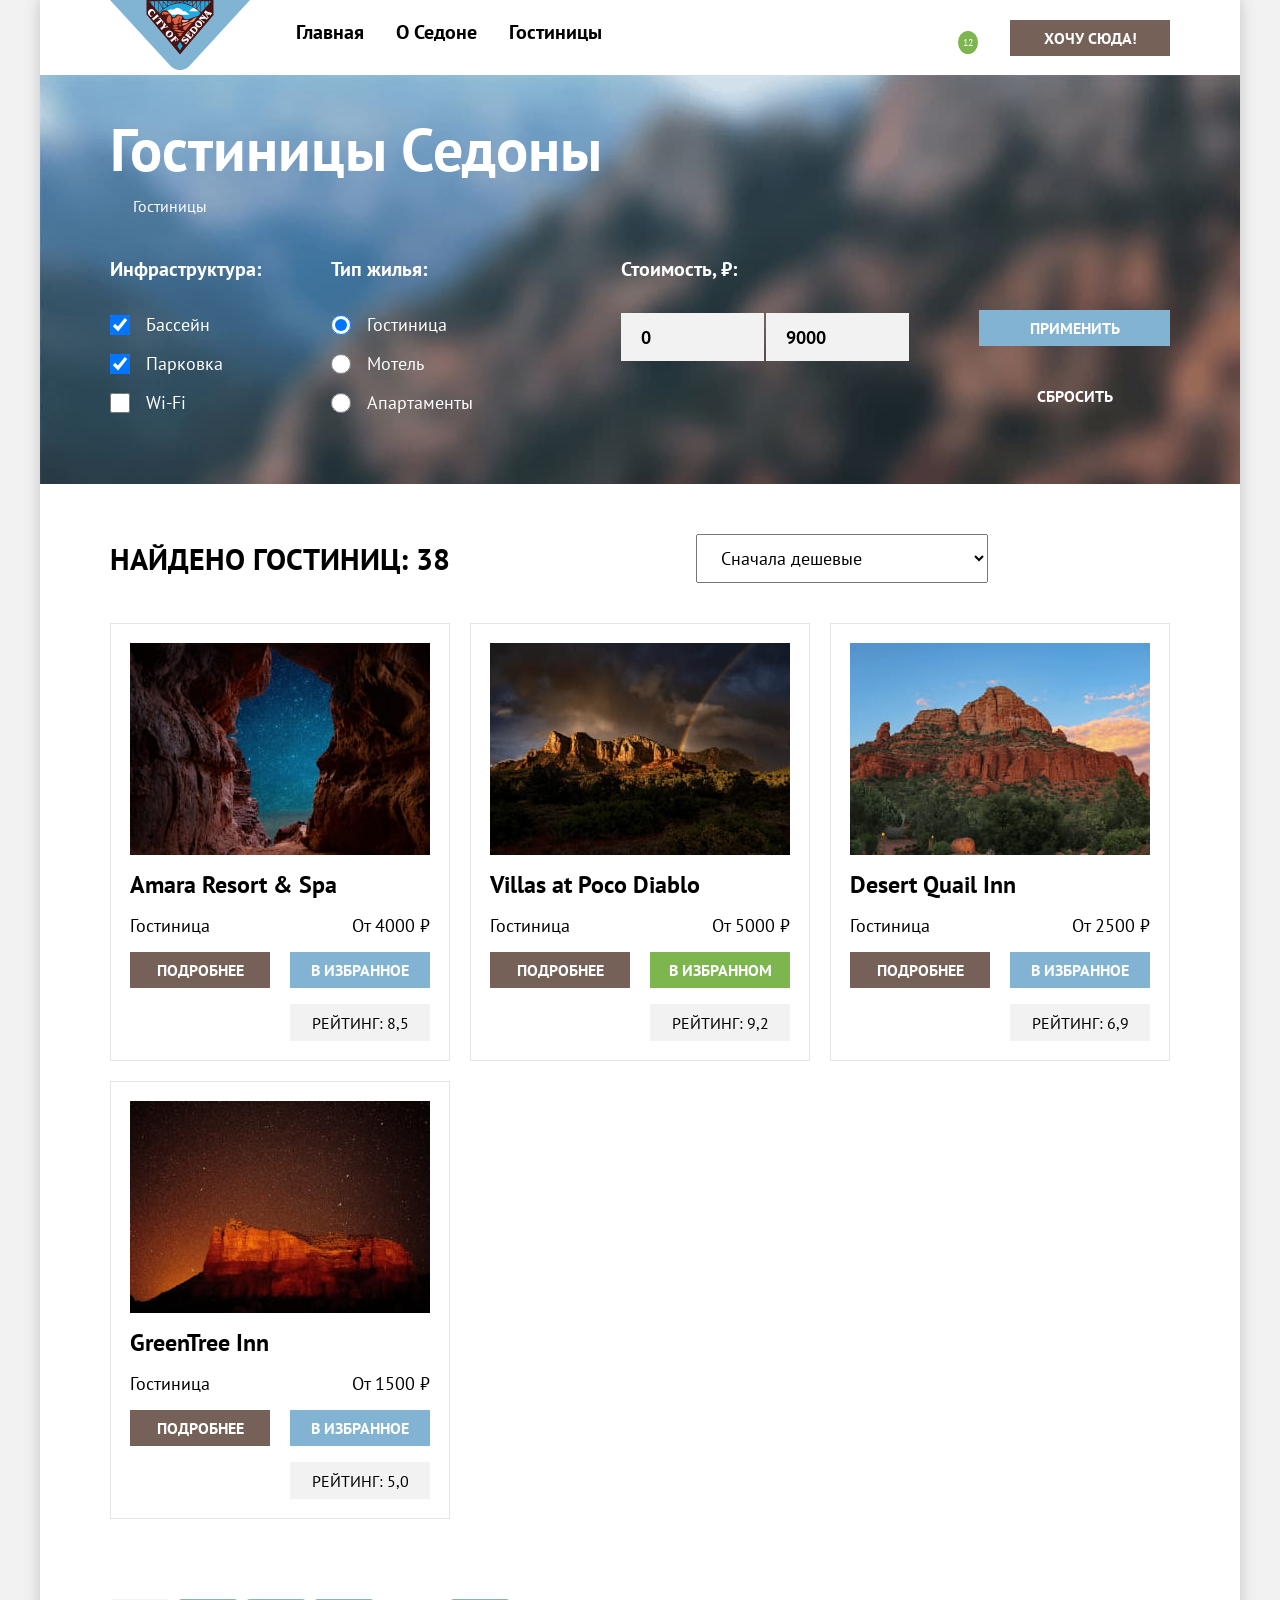
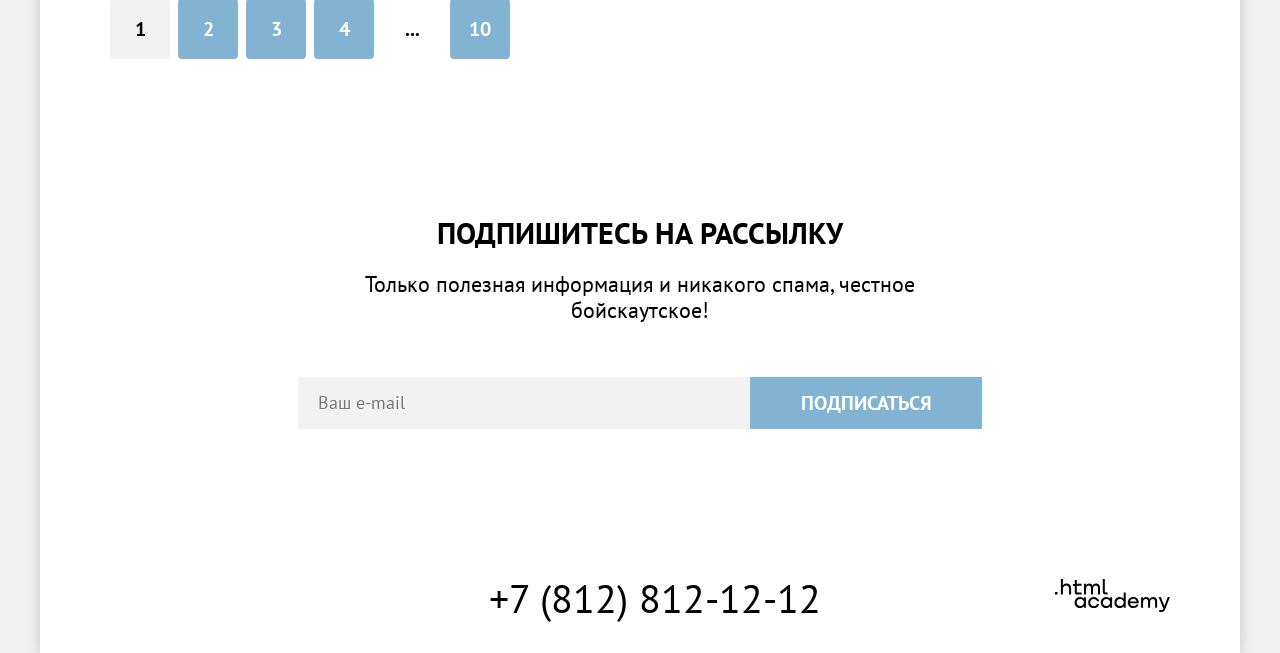
==== commit 54cdce60: "Добавляет мелкие сетки на гридах" ====
--- a/catalog.html
+++ b/catalog.html
@@ -108,6 +108,22 @@
                 </ul>
               </fieldset>
 
+              <fieldset class="catalog-filter-group catalog-filter-group-price">
+                <legend class="catalog-filter-title">Стоимость, ₽:</legend>
+                <div class="price-fields">
+                  <label class="price-label visually-hidden" for="minimum-price"><span
+                      class="visually-hidden">Минимальная
+                      стоимость, </span>от</label>
+                  <input class="price-field" type="number" value="0" min="0" max="9000" name="minimum-price"
+                    id="minimum-price">
+                  <label class="price-label visually-hidden" for="maximum-price"><span
+                      class="visually-hidden">Максимальная
+                      стоимость, </span>до</label>
+                  <input class="price-field" type="number" value="9000" min="0" max="9000" name="maximum-price"
+                    id="maximum-price">
+                </div>
+              </fieldset>
+
               <div class="filter-buttons">
                 <button class="filter-button filter-button-submit" type="submit">Применить</button>
                 <button class="filter-button filter-button-reset" type="reset">Сбросить</button>
--- a/styles/styles.css
+++ b/styles/styles.css
@@ -124,6 +124,7 @@
   color: #ffffff;
   border-radius: 50%;
   background-color: #7db54f;
+  padding: 5px;
 }
 
 .navigation-user-button {
@@ -181,8 +182,8 @@
 }
 
 .advantages-list {
-  display: flex;
-  flex-wrap: wrap;
+  display: grid;
+  grid-template-columns: 400px 400px 400px;
   list-style: none;
   margin: 0;
   padding: 0;
@@ -192,14 +193,13 @@
   display: flex;
   flex-direction: column;
   background-color: #83b3d31f;
-  width: 400px;
   height: 385px;
   justify-content: center;
 }
 
 .advantages-item-image {
   flex-wrap: wrap;
-  width: 100%;
+  grid-column: 1 / -1;
   color: #ffffff;
   background-color: #82b3d3;
 }
@@ -248,6 +248,7 @@
 
 .recommendations-list {
   display: flex;
+  flex-wrap: wrap;
   margin: 0;
   padding: 0;
   list-style: none;
@@ -327,7 +328,8 @@
 
 .breadcrumbs {
   display: flex;
-  gap: 28px;
+  flex-wrap: wrap;
+  gap: 8px 10px;
   list-style: none;
   margin: 0 0 40px;
   padding: 0;
@@ -346,7 +348,8 @@
 
 .catalog-filter {
   display: flex;
-  justify-content: space-between;
+  flex-wrap: wrap;
+  gap: 32px 70px;
 }
 
 .catalog-filter-group {
@@ -389,6 +392,32 @@
   margin: 0;
 }
 
+.price-label {
+  font-size: 18px;
+  line-height: 24px;
+}
+
+.price-field {
+  font-family: inherit;
+  font-size: 18px;
+  font-weight: 700;
+  line-height: 24px;
+  border: none;
+  height: 48px;
+  background-color: #f2f2f2;
+  padding-left: 20px;
+}
+
+.catalog-filter-group-price {
+  margin-left: auto;
+}
+
+.price-fields {
+  display: grid;
+  grid-template-columns: 143px 143px;
+  gap: 2px;
+}
+
 .filter-buttons {
   display: flex;
   flex-direction: column;
@@ -420,12 +449,11 @@
 }
 
 .hotels-catalog {
-  display: flex;
-  flex-wrap: wrap;
+  display: grid;
+  grid-template-columns: 1fr min-content min-content;
   padding: 50px 70px 40px;
-  justify-content: space-between;
   align-items: center;
-  row-gap: 40px;
+  gap: 40px 70px;
 }
 
 .hotels-catalog-title {
@@ -443,8 +471,6 @@
   line-height: 21px;
   width: 292px;
   height: 49px;
-  margin-left: auto;
-  margin-right: 70px;
   padding: 0 20px;
 }
 
@@ -462,20 +488,19 @@
 }
 
 .hotels-catalog-list {
-  display: flex;
-  flex-wrap: wrap;
+  display: grid;
+  grid-template-columns: 340px 340px 340px;
   gap: 20px;
   margin: 0;
   padding: 0;
   list-style: none;
-  width: 100%;
+  grid-column: 1 / -1;
 }
 
 .product-card {
   display: flex;
   flex-direction: column;
   gap: 16px;
-  width: 340px;
   border: 1px solid #e5e5e5;
   padding: 19px;
 }
@@ -490,6 +515,9 @@
 
 .product-card-image {
   display: block;
+  object-fit: cover;
+  width: 100%;
+  height: 212px;
 }
 
 .product-card-title {
